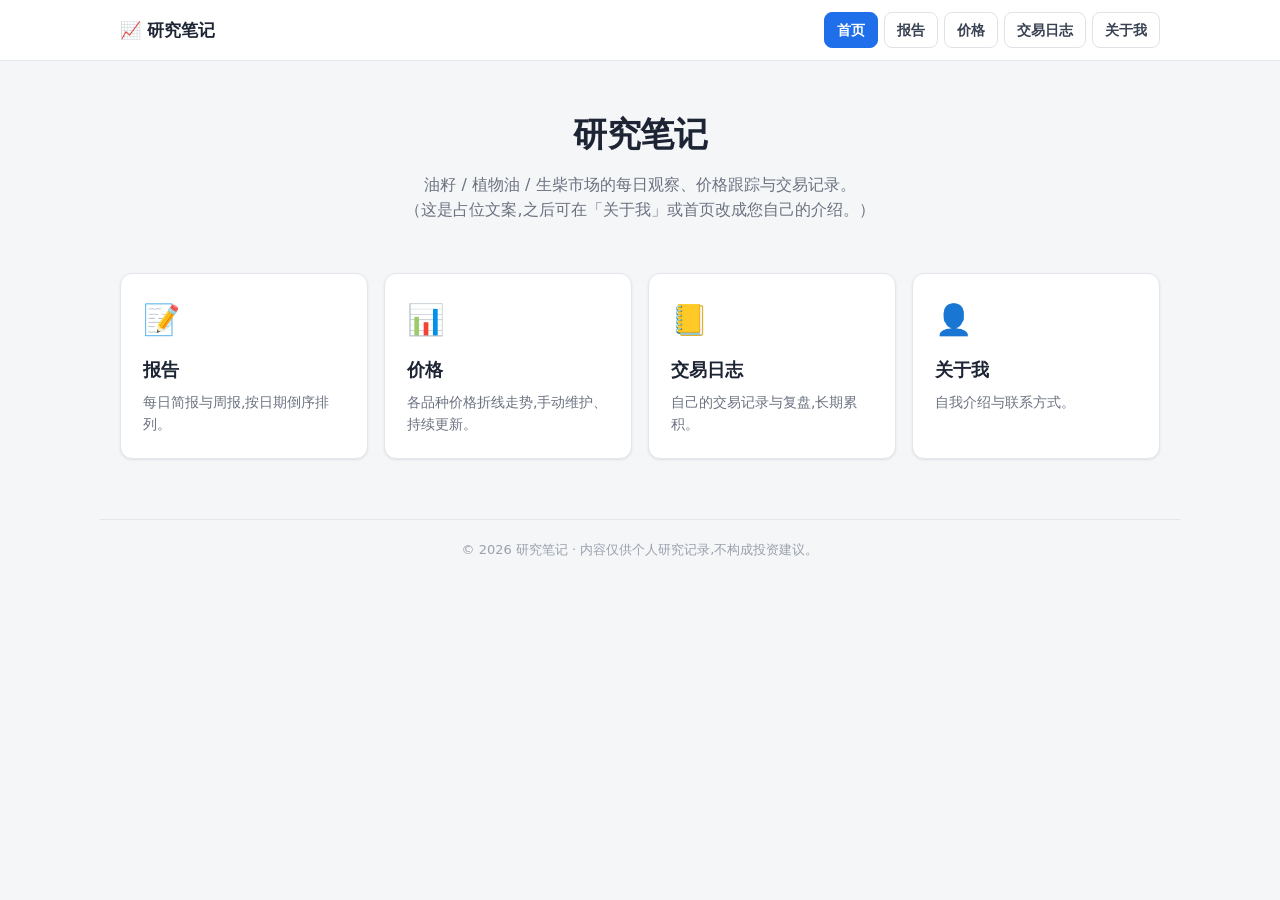
==== index.html @ f84e385e "Add files via upload" ====
<!DOCTYPE html>
<html lang="zh">
<head>
  <meta charset="UTF-8" />
  <meta name="viewport" content="width=device-width, initial-scale=1.0" />
  <title>研究笔记 · 首页</title>
  <link rel="stylesheet" href="assets/style.css" />
</head>
<body>
  <header class="topbar">
    <div class="topbar-inner">
      <a class="brand" href="index.html">📈 研究笔记</a>
      <nav class="nav">
        <a href="index.html" class="active">首页</a>
        <a href="reports.html">报告</a>
        <a href="prices.html">价格</a>
        <a href="trades.html">交易日志</a>
        <a href="about.html">关于我</a>
      </nav>
    </div>
  </header>

  <section class="hero">
    <h1>研究笔记</h1>
    <p>油籽 / 植物油 / 生柴市场的每日观察、价格跟踪与交易记录。<br />（这是占位文案,之后可在「关于我」或首页改成您自己的介绍。）</p>
  </section>

  <div class="cards">
    <a class="card" href="reports.html">
      <div class="ico">📝</div>
      <h3>报告</h3>
      <p>每日简报与周报,按日期倒序排列。</p>
    </a>
    <a class="card" href="prices.html">
      <div class="ico">📊</div>
      <h3>价格</h3>
      <p>各品种价格折线走势,手动维护、持续更新。</p>
    </a>
    <a class="card" href="trades.html">
      <div class="ico">📒</div>
      <h3>交易日志</h3>
      <p>自己的交易记录与复盘,长期累积。</p>
    </a>
    <a class="card" href="about.html">
      <div class="ico">👤</div>
      <h3>关于我</h3>
      <p>自我介绍与联系方式。</p>
    </a>
  </div>

  <footer class="foot">
    © <span id="year"></span> 研究笔记 · 内容仅供个人研究记录,不构成投资建议。
  </footer>
  <script>document.getElementById('year').textContent = new Date().getFullYear();</script>
</body>
</html>
---- assets/style.css ----
/* 个人研究网站 —— 全站样式(沿用平台配色:蓝色主色、干净网格) */
:root {
  --bg: #f5f6f8;
  --panel: #ffffff;
  --ink: #1d2433;
  --muted: #6b7280;
  --faint: #9aa1ac;
  --line: #e3e6eb;
  --accent: #1f6feb;
  --accent-d: #1554b8;
  --up: #c0392b;   /* 涨 = 红(国内习惯) */
  --down: #1a7f37; /* 跌 = 绿 */
  --shadow: 0 1px 3px rgba(20,30,50,.06), 0 1px 2px rgba(20,30,50,.04);
  --maxw: 1080px;
}
* { box-sizing: border-box; }
html { -webkit-text-size-adjust: 100%; }
body {
  margin: 0; background: var(--bg); color: var(--ink);
  font-family: "Segoe UI", "Microsoft YaHei", system-ui, -apple-system, sans-serif;
  font-size: 15px; line-height: 1.6;
}
a { color: var(--accent); text-decoration: none; }
a:hover { text-decoration: underline; }
.hidden { display: none !important; }

/* 顶部导航 */
.topbar {
  position: sticky; top: 0; z-index: 20;
  background: var(--panel); border-bottom: 1px solid var(--line);
}
.topbar-inner {
  max-width: var(--maxw); margin: 0 auto; padding: 12px 20px;
  display: flex; align-items: center; gap: 18px; flex-wrap: wrap;
}
.brand {
  font-size: 17px; font-weight: 700; color: var(--ink);
  white-space: nowrap; display: flex; align-items: center; gap: 8px;
}
.brand:hover { text-decoration: none; }
.nav { display: flex; gap: 6px; flex-wrap: wrap; margin-left: auto; }
.nav a {
  font-size: 14px; font-weight: 600; color: #374151;
  border: 1px solid #dfe3e8; border-radius: 8px; padding: 6px 12px; background: #fff;
}
.nav a:hover { background: #eef3fc; text-decoration: none; }
.nav a.active { background: var(--accent); color: #fff; border-color: var(--accent); }

/* 页面容器 */
.wrap { max-width: var(--maxw); margin: 0 auto; padding: 28px 20px 60px; }
.page-title { font-size: 24px; font-weight: 700; margin: 0 0 4px; }
.page-sub { color: var(--muted); margin: 0 0 22px; font-size: 14px; }

/* 首页 hero */
.hero { padding: 46px 20px 20px; text-align: center; }
.hero h1 { font-size: 34px; font-weight: 800; margin: 0 0 10px; letter-spacing: -.5px; }
.hero p { color: var(--muted); font-size: 16px; max-width: 620px; margin: 0 auto; }

/* 卡片网格(首页入口) */
.cards { max-width: var(--maxw); margin: 30px auto 0; padding: 0 20px 60px;
  display: grid; gap: 16px; grid-template-columns: repeat(auto-fit, minmax(230px, 1fr)); }
.card {
  background: var(--panel); border: 1px solid var(--line); border-radius: 12px;
  padding: 22px; box-shadow: var(--shadow); transition: transform .12s, box-shadow .12s;
  display: block; color: var(--ink);
}
.card:hover { transform: translateY(-2px); box-shadow: 0 6px 18px rgba(20,30,50,.10); text-decoration: none; }
.card .ico { font-size: 30px; }
.card h3 { margin: 12px 0 6px; font-size: 18px; }
.card p { margin: 0; color: var(--muted); font-size: 14px; }

/* 文章列表(报告 / 交易日志) */
.list { list-style: none; padding: 0; margin: 0; }
.list li {
  background: var(--panel); border: 1px solid var(--line); border-radius: 10px;
  padding: 16px 18px; margin-bottom: 12px; box-shadow: var(--shadow);
  display: flex; align-items: baseline; gap: 14px; flex-wrap: wrap;
}
.list a.item-title { font-size: 17px; font-weight: 600; color: var(--ink); }
.list a.item-title:hover { color: var(--accent); }
.list .item-date { color: var(--muted); font-size: 13px; font-variant-numeric: tabular-nums; }
.list .item-tag {
  font-size: 12px; color: var(--accent); background: #eef3fc;
  border-radius: 6px; padding: 2px 8px;
}
.list .item-sum { flex-basis: 100%; color: var(--muted); font-size: 14px; margin-top: 2px; }
.empty { color: var(--muted); padding: 40px 0; text-align: center; }

/* 价格折线图卡片 */
.price-grid { display: grid; gap: 16px; grid-template-columns: repeat(auto-fill, minmax(320px, 1fr)); }
.price-card { background: var(--panel); border: 1px solid var(--line); border-radius: 12px;
  padding: 16px 18px; box-shadow: var(--shadow); }
.price-card .pc-head { display: flex; align-items: baseline; justify-content: space-between; gap: 10px; flex-wrap: wrap; }
.price-card .pc-name { font-weight: 700; font-size: 15px; }
.price-card .pc-unit { color: var(--faint); font-size: 12px; font-weight: 500; }
.price-card .pc-val { font-size: 22px; font-weight: 700; font-variant-numeric: tabular-nums; }
.price-card .pc-chg { font-size: 13px; font-weight: 700; font-variant-numeric: tabular-nums; }
.price-card .pc-chg.up { color: var(--up); }
.price-card .pc-chg.down { color: var(--down); }
.price-card .pc-chg.flat { color: var(--muted); }
.price-card .pc-date { color: var(--faint); font-size: 12px; margin-top: 2px; }
.price-card svg { width: 100%; height: 120px; display: block; margin-top: 10px; }
.price-updated { color: var(--muted); font-size: 13px; margin-bottom: 18px; }

/* 文章正文 */
.article { background: var(--panel); border: 1px solid var(--line); border-radius: 12px;
  padding: 30px 34px; box-shadow: var(--shadow); }
.article .a-date { color: var(--muted); font-size: 14px; margin: 0 0 4px; }
.article h1 { margin: 0 0 18px; font-size: 26px; }
.article-body { font-size: 15.5px; }
.article-body h1 { font-size: 23px; margin: 26px 0 12px; }
.article-body h2 { font-size: 20px; margin: 24px 0 10px; border-bottom: 1px solid var(--line); padding-bottom: 5px; }
.article-body h3 { font-size: 17px; margin: 20px 0 8px; }
.article-body p { margin: 12px 0; }
.article-body ul, .article-body ol { margin: 12px 0; padding-left: 26px; }
.article-body li { margin: 4px 0; }
.article-body blockquote { margin: 14px 0; padding: 8px 16px; border-left: 4px solid var(--accent);
  background: #f7f9fc; color: #445; border-radius: 0 6px 6px 0; }
.article-body code { background: #eef1f5; padding: 1px 6px; border-radius: 4px;
  font-family: Consolas, "IBM Plex Mono", monospace; font-size: .92em; }
.article-body pre { background: #f4f6f8; padding: 14px 16px; border-radius: 8px; overflow-x: auto; }
.article-body pre code { background: none; padding: 0; }
.article-body img { max-width: 100%; border-radius: 8px; }
.article-body table { border-collapse: collapse; width: 100%; margin: 14px 0; font-size: 14px; }
.article-body th, .article-body td { border: 1px solid var(--line); padding: 7px 10px; text-align: left; }
.article-body th { background: #f2f5f9; }
.article-body a { color: var(--accent); }
.back-link { display: inline-block; margin-bottom: 16px; font-size: 14px; color: var(--muted); }
.back-link:hover { color: var(--accent); }

/* 个人信息 */
.about-card { background: var(--panel); border: 1px solid var(--line); border-radius: 12px;
  padding: 30px 34px; box-shadow: var(--shadow); font-size: 15.5px; }
.about-card h2 { margin-top: 26px; font-size: 19px; }
.about-card ul { padding-left: 22px; }

/* 页脚 */
.foot { max-width: var(--maxw); margin: 0 auto; padding: 20px; color: var(--faint);
  font-size: 13px; border-top: 1px solid var(--line); text-align: center; }

@media (max-width: 640px) {
  .topbar-inner { padding: 10px 14px; gap: 10px; }
  .nav { width: 100%; margin-left: 0; }
  .nav a { flex: 1; text-align: center; }
  .wrap { padding: 20px 14px 40px; }
  .hero h1 { font-size: 27px; }
  .article { padding: 22px 18px; }
}
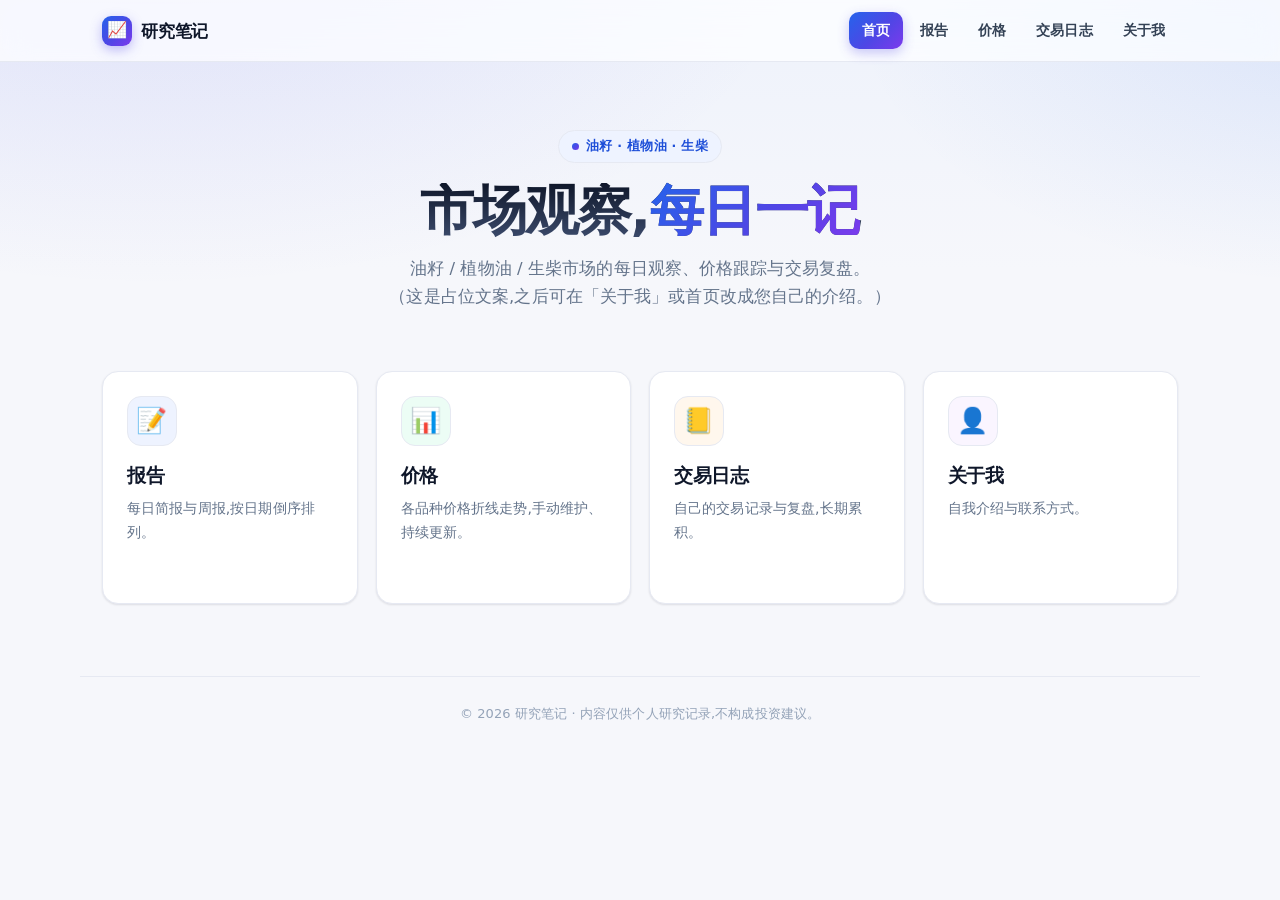
==== commit 16cb7397: "Add files via upload" ====
--- a/index.html
+++ b/index.html
@@ -4,12 +4,13 @@
   <meta charset="UTF-8" />
   <meta name="viewport" content="width=device-width, initial-scale=1.0" />
   <title>研究笔记 · 首页</title>
+  <link rel="icon" href="data:image/svg+xml,%3Csvg xmlns='http://www.w3.org/2000/svg' viewBox='0 0 100 100'%3E%3Ctext y='.9em' font-size='90'%3E%F0%9F%93%88%3C/text%3E%3C/svg%3E" />
   <link rel="stylesheet" href="assets/style.css" />
 </head>
 <body>
   <header class="topbar">
     <div class="topbar-inner">
-      <a class="brand" href="index.html">📈 研究笔记</a>
+      <a class="brand" href="index.html"><span class="logo">📈</span> 研究笔记</a>
       <nav class="nav">
         <a href="index.html" class="active">首页</a>
         <a href="reports.html">报告</a>
@@ -21,8 +22,9 @@
   </header>
 
   <section class="hero">
-    <h1>研究笔记</h1>
-    <p>油籽 / 植物油 / 生柴市场的每日观察、价格跟踪与交易记录。<br />（这是占位文案,之后可在「关于我」或首页改成您自己的介绍。）</p>
+    <span class="eyebrow"><span class="dot"></span> 油籽 · 植物油 · 生柴</span>
+    <h1>市场观察,<span class="accent">每日一记</span></h1>
+    <p>油籽 / 植物油 / 生柴市场的每日观察、价格跟踪与交易复盘。<br />（这是占位文案,之后可在「关于我」或首页改成您自己的介绍。）</p>
   </section>
 
   <div class="cards">
@@ -30,21 +32,25 @@
       <div class="ico">📝</div>
       <h3>报告</h3>
       <p>每日简报与周报,按日期倒序排列。</p>
+      <div class="go">查看报告 →</div>
     </a>
     <a class="card" href="prices.html">
       <div class="ico">📊</div>
       <h3>价格</h3>
       <p>各品种价格折线走势,手动维护、持续更新。</p>
+      <div class="go">查看价格 →</div>
     </a>
     <a class="card" href="trades.html">
       <div class="ico">📒</div>
       <h3>交易日志</h3>
       <p>自己的交易记录与复盘,长期累积。</p>
+      <div class="go">查看日志 →</div>
     </a>
     <a class="card" href="about.html">
       <div class="ico">👤</div>
       <h3>关于我</h3>
       <p>自我介绍与联系方式。</p>
+      <div class="go">了解更多 →</div>
     </a>
   </div>
 
--- a/assets/style.css
+++ b/assets/style.css
@@ -1,148 +1,306 @@
-/* 个人研究网站 —— 全站样式(沿用平台配色:蓝色主色、干净网格) */
+/* ============================================================
+   研究笔记 —— 精致主题(纯 CSS,系统字体,支持深色模式)
+   ============================================================ */
 :root {
-  --bg: #f5f6f8;
+  --bg1: #eef2fb;
+  --bg2: #f6f7fb;
   --panel: #ffffff;
-  --ink: #1d2433;
-  --muted: #6b7280;
-  --faint: #9aa1ac;
-  --line: #e3e6eb;
-  --accent: #1f6feb;
-  --accent-d: #1554b8;
-  --up: #c0392b;   /* 涨 = 红(国内习惯) */
-  --down: #1a7f37; /* 跌 = 绿 */
-  --shadow: 0 1px 3px rgba(20,30,50,.06), 0 1px 2px rgba(20,30,50,.04);
-  --maxw: 1080px;
-}
+  --panel-2: #fbfcfe;
+  --ink: #0f172a;
+  --ink-soft: #334155;
+  --muted: #64748b;
+  --faint: #94a3b8;
+  --line: #e6e9f2;
+  --line-soft: #eef1f7;
+  --accent: #2563eb;
+  --accent-2: #4f46e5;
+  --accent-ink: #1d4ed8;
+  --accent-tint: #eef3ff;
+  --up: #dc2626;      /* 涨 = 红(国内习惯) */
+  --up-tint: #fef2f2;
+  --down: #16a34a;    /* 跌 = 绿 */
+  --down-tint: #f0fdf4;
+  --grad: linear-gradient(135deg, #2563eb 0%, #4f46e5 55%, #7c3aed 100%);
+  --shadow-sm: 0 1px 2px rgba(15,23,42,.06), 0 1px 3px rgba(15,23,42,.05);
+  --shadow-md: 0 4px 12px rgba(15,23,42,.08), 0 2px 4px rgba(15,23,42,.04);
+  --shadow-lg: 0 18px 40px -12px rgba(30,41,99,.28);
+  --radius: 16px;
+  --maxw: 1120px;
+  --glass: rgba(255,255,255,.72);
+}
+@media (prefers-color-scheme: dark) {
+  :root {
+    --bg1: #0b1120;
+    --bg2: #0f172a;
+    --panel: #131c2e;
+    --panel-2: #16203400;
+    --ink: #e8ecf5;
+    --ink-soft: #c3ccdd;
+    --muted: #93a0b7;
+    --faint: #64748b;
+    --line: #24304a;
+    --line-soft: #1c273e;
+    --accent: #60a5fa;
+    --accent-2: #818cf8;
+    --accent-ink: #93c5fd;
+    --accent-tint: #17223b;
+    --up: #f87171;
+    --up-tint: #2a1720;
+    --down: #4ade80;
+    --down-tint: #10231b;
+    --shadow-sm: 0 1px 2px rgba(0,0,0,.4);
+    --shadow-md: 0 6px 16px rgba(0,0,0,.45);
+    --shadow-lg: 0 20px 44px -14px rgba(0,0,0,.6);
+    --glass: rgba(19,28,46,.72);
+  }
+}
+
 * { box-sizing: border-box; }
-html { -webkit-text-size-adjust: 100%; }
+html { -webkit-text-size-adjust: 100%; scroll-behavior: smooth; }
 body {
-  margin: 0; background: var(--bg); color: var(--ink);
-  font-family: "Segoe UI", "Microsoft YaHei", system-ui, -apple-system, sans-serif;
-  font-size: 15px; line-height: 1.6;
-}
-a { color: var(--accent); text-decoration: none; }
-a:hover { text-decoration: underline; }
+  margin: 0; color: var(--ink);
+  font-family: "Segoe UI", "Microsoft YaHei", system-ui, -apple-system, "Helvetica Neue", sans-serif;
+  font-size: 15px; line-height: 1.65; letter-spacing: .1px;
+  background:
+    radial-gradient(1100px 600px at 12% -8%, rgba(79,70,229,.10), transparent 60%),
+    radial-gradient(900px 520px at 105% 0%, rgba(37,99,235,.10), transparent 55%),
+    linear-gradient(180deg, var(--bg1), var(--bg2) 30%, var(--bg2));
+  background-attachment: fixed;
+  min-height: 100vh;
+  -webkit-font-smoothing: antialiased;
+}
+a { color: var(--accent-ink); text-decoration: none; transition: color .15s; }
+a:hover { color: var(--accent-2); }
 .hidden { display: none !important; }
 
-/* 顶部导航 */
+/* ---------- 顶部导航(玻璃质感) ---------- */
 .topbar {
-  position: sticky; top: 0; z-index: 20;
-  background: var(--panel); border-bottom: 1px solid var(--line);
+  position: sticky; top: 0; z-index: 30;
+  background: var(--glass);
+  backdrop-filter: saturate(180%) blur(14px);
+  -webkit-backdrop-filter: saturate(180%) blur(14px);
+  border-bottom: 1px solid var(--line);
 }
 .topbar-inner {
-  max-width: var(--maxw); margin: 0 auto; padding: 12px 20px;
+  max-width: var(--maxw); margin: 0 auto; padding: 12px 22px;
   display: flex; align-items: center; gap: 18px; flex-wrap: wrap;
 }
 .brand {
-  font-size: 17px; font-weight: 700; color: var(--ink);
-  white-space: nowrap; display: flex; align-items: center; gap: 8px;
-}
-.brand:hover { text-decoration: none; }
-.nav { display: flex; gap: 6px; flex-wrap: wrap; margin-left: auto; }
+  font-size: 17px; font-weight: 800; color: var(--ink); letter-spacing: -.2px;
+  white-space: nowrap; display: flex; align-items: center; gap: 9px;
+}
+.brand:hover { color: var(--ink); }
+.brand .logo {
+  width: 30px; height: 30px; border-radius: 9px; background: var(--grad);
+  display: grid; place-items: center; color: #fff; font-size: 16px;
+  box-shadow: 0 4px 12px rgba(79,70,229,.35);
+}
+.nav { display: flex; gap: 4px; flex-wrap: wrap; margin-left: auto; }
 .nav a {
-  font-size: 14px; font-weight: 600; color: #374151;
-  border: 1px solid #dfe3e8; border-radius: 8px; padding: 6px 12px; background: #fff;
-}
-.nav a:hover { background: #eef3fc; text-decoration: none; }
-.nav a.active { background: var(--accent); color: #fff; border-color: var(--accent); }
-
-/* 页面容器 */
-.wrap { max-width: var(--maxw); margin: 0 auto; padding: 28px 20px 60px; }
-.page-title { font-size: 24px; font-weight: 700; margin: 0 0 4px; }
-.page-sub { color: var(--muted); margin: 0 0 22px; font-size: 14px; }
-
-/* 首页 hero */
-.hero { padding: 46px 20px 20px; text-align: center; }
-.hero h1 { font-size: 34px; font-weight: 800; margin: 0 0 10px; letter-spacing: -.5px; }
-.hero p { color: var(--muted); font-size: 16px; max-width: 620px; margin: 0 auto; }
-
-/* 卡片网格(首页入口) */
-.cards { max-width: var(--maxw); margin: 30px auto 0; padding: 0 20px 60px;
-  display: grid; gap: 16px; grid-template-columns: repeat(auto-fit, minmax(230px, 1fr)); }
+  position: relative; font-size: 14px; font-weight: 600; color: var(--ink-soft);
+  border-radius: 10px; padding: 7px 13px; transition: background .15s, color .15s;
+}
+.nav a:hover { background: var(--accent-tint); color: var(--accent-ink); }
+.nav a.active { color: #fff; background: var(--grad); box-shadow: 0 4px 12px rgba(79,70,229,.3); }
+
+/* ---------- 通用容器 ---------- */
+.wrap { max-width: var(--maxw); margin: 0 auto; padding: 34px 22px 72px; }
+.page-title { font-size: 27px; font-weight: 800; margin: 0 0 6px; letter-spacing: -.5px; }
+.page-sub { color: var(--muted); margin: 0 0 26px; font-size: 14.5px; }
+
+/* ---------- 首页 Hero ---------- */
+.hero {
+  position: relative; max-width: var(--maxw); margin: 0 auto;
+  padding: 68px 22px 26px; text-align: center; overflow: hidden;
+}
+.hero .eyebrow {
+  display: inline-flex; align-items: center; gap: 7px; font-size: 12.5px; font-weight: 700;
+  color: var(--accent-ink); background: var(--accent-tint); border: 1px solid var(--line);
+  padding: 5px 13px; border-radius: 999px; margin-bottom: 20px; letter-spacing: .3px;
+}
+.hero .eyebrow .dot { width: 7px; height: 7px; border-radius: 50%; background: var(--grad); }
+.hero h1 {
+  font-size: clamp(34px, 6vw, 54px); font-weight: 900; margin: 0 0 16px;
+  letter-spacing: -1.4px; line-height: 1.04;
+  background: linear-gradient(180deg, var(--ink), #3b4a6b);
+  -webkit-background-clip: text; background-clip: text; color: transparent;
+}
+@media (prefers-color-scheme: dark) { .hero h1 { background: linear-gradient(180deg, #fff, #9fb2d6); -webkit-background-clip: text; background-clip: text; } }
+.hero .accent { background: var(--grad); -webkit-background-clip: text; background-clip: text; color: transparent; }
+.hero p { color: var(--muted); font-size: 16.5px; max-width: 640px; margin: 0 auto; line-height: 1.7; }
+
+/* ---------- 卡片网格(首页入口) ---------- */
+.cards {
+  max-width: var(--maxw); margin: 34px auto 0; padding: 0 22px 72px;
+  display: grid; gap: 18px; grid-template-columns: repeat(auto-fit, minmax(240px, 1fr));
+}
 .card {
-  background: var(--panel); border: 1px solid var(--line); border-radius: 12px;
-  padding: 22px; box-shadow: var(--shadow); transition: transform .12s, box-shadow .12s;
-  display: block; color: var(--ink);
-}
-.card:hover { transform: translateY(-2px); box-shadow: 0 6px 18px rgba(20,30,50,.10); text-decoration: none; }
-.card .ico { font-size: 30px; }
-.card h3 { margin: 12px 0 6px; font-size: 18px; }
+  position: relative; background: var(--panel); border: 1px solid var(--line);
+  border-radius: var(--radius); padding: 24px; box-shadow: var(--shadow-sm);
+  transition: transform .18s cubic-bezier(.2,.7,.3,1), box-shadow .18s, border-color .18s;
+  display: block; color: var(--ink); overflow: hidden;
+  animation: rise .5s both;
+}
+.card::after {
+  content: ""; position: absolute; inset: 0 0 auto 0; height: 3px; background: var(--grad);
+  transform: scaleX(0); transform-origin: left; transition: transform .25s;
+}
+.card:hover { transform: translateY(-4px); box-shadow: var(--shadow-lg); border-color: transparent; color: var(--ink); }
+.card:hover::after { transform: scaleX(1); }
+.card .ico {
+  width: 50px; height: 50px; border-radius: 14px; display: grid; place-items: center;
+  font-size: 25px; background: var(--accent-tint); border: 1px solid var(--line);
+}
+.card h3 { margin: 15px 0 6px; font-size: 18.5px; font-weight: 750; letter-spacing: -.3px; }
 .card p { margin: 0; color: var(--muted); font-size: 14px; }
-
-/* 文章列表(报告 / 交易日志) */
+.card .go { margin-top: 14px; font-size: 13px; font-weight: 700; color: var(--accent-ink); opacity: 0; transform: translateX(-4px); transition: .2s; }
+.card:hover .go { opacity: 1; transform: translateX(0); }
+.cards .card:nth-child(1) .ico { background: #eef3ff; }
+.cards .card:nth-child(2) .ico { background: #ecfdf5; }
+.cards .card:nth-child(3) .ico { background: #fff7ed; }
+.cards .card:nth-child(4) .ico { background: #faf5ff; }
+.cards .card:nth-child(2) { animation-delay: .06s; }
+.cards .card:nth-child(3) { animation-delay: .12s; }
+.cards .card:nth-child(4) { animation-delay: .18s; }
+@media (prefers-color-scheme: dark) {
+  .cards .card:nth-child(1) .ico, .cards .card:nth-child(2) .ico,
+  .cards .card:nth-child(3) .ico, .cards .card:nth-child(4) .ico { background: var(--accent-tint); }
+}
+
+@keyframes rise { from { opacity: 0; transform: translateY(14px); } to { opacity: 1; transform: none; } }
+
+/* ---------- 文章列表(报告 / 交易日志) ---------- */
 .list { list-style: none; padding: 0; margin: 0; }
 .list li {
-  background: var(--panel); border: 1px solid var(--line); border-radius: 10px;
-  padding: 16px 18px; margin-bottom: 12px; box-shadow: var(--shadow);
+  position: relative; background: var(--panel); border: 1px solid var(--line);
+  border-radius: 14px; padding: 18px 20px 18px 22px; margin-bottom: 13px; box-shadow: var(--shadow-sm);
   display: flex; align-items: baseline; gap: 14px; flex-wrap: wrap;
-}
-.list a.item-title { font-size: 17px; font-weight: 600; color: var(--ink); }
-.list a.item-title:hover { color: var(--accent); }
-.list .item-date { color: var(--muted); font-size: 13px; font-variant-numeric: tabular-nums; }
-.list .item-tag {
-  font-size: 12px; color: var(--accent); background: #eef3fc;
-  border-radius: 6px; padding: 2px 8px;
-}
-.list .item-sum { flex-basis: 100%; color: var(--muted); font-size: 14px; margin-top: 2px; }
-.empty { color: var(--muted); padding: 40px 0; text-align: center; }
-
-/* 价格折线图卡片 */
-.price-grid { display: grid; gap: 16px; grid-template-columns: repeat(auto-fill, minmax(320px, 1fr)); }
-.price-card { background: var(--panel); border: 1px solid var(--line); border-radius: 12px;
-  padding: 16px 18px; box-shadow: var(--shadow); }
-.price-card .pc-head { display: flex; align-items: baseline; justify-content: space-between; gap: 10px; flex-wrap: wrap; }
-.price-card .pc-name { font-weight: 700; font-size: 15px; }
-.price-card .pc-unit { color: var(--faint); font-size: 12px; font-weight: 500; }
-.price-card .pc-val { font-size: 22px; font-weight: 700; font-variant-numeric: tabular-nums; }
-.price-card .pc-chg { font-size: 13px; font-weight: 700; font-variant-numeric: tabular-nums; }
-.price-card .pc-chg.up { color: var(--up); }
-.price-card .pc-chg.down { color: var(--down); }
-.price-card .pc-chg.flat { color: var(--muted); }
-.price-card .pc-date { color: var(--faint); font-size: 12px; margin-top: 2px; }
-.price-card svg { width: 100%; height: 120px; display: block; margin-top: 10px; }
-.price-updated { color: var(--muted); font-size: 13px; margin-bottom: 18px; }
-
-/* 文章正文 */
-.article { background: var(--panel); border: 1px solid var(--line); border-radius: 12px;
-  padding: 30px 34px; box-shadow: var(--shadow); }
-.article .a-date { color: var(--muted); font-size: 14px; margin: 0 0 4px; }
-.article h1 { margin: 0 0 18px; font-size: 26px; }
-.article-body { font-size: 15.5px; }
-.article-body h1 { font-size: 23px; margin: 26px 0 12px; }
-.article-body h2 { font-size: 20px; margin: 24px 0 10px; border-bottom: 1px solid var(--line); padding-bottom: 5px; }
-.article-body h3 { font-size: 17px; margin: 20px 0 8px; }
-.article-body p { margin: 12px 0; }
-.article-body ul, .article-body ol { margin: 12px 0; padding-left: 26px; }
-.article-body li { margin: 4px 0; }
-.article-body blockquote { margin: 14px 0; padding: 8px 16px; border-left: 4px solid var(--accent);
-  background: #f7f9fc; color: #445; border-radius: 0 6px 6px 0; }
-.article-body code { background: #eef1f5; padding: 1px 6px; border-radius: 4px;
-  font-family: Consolas, "IBM Plex Mono", monospace; font-size: .92em; }
-.article-body pre { background: #f4f6f8; padding: 14px 16px; border-radius: 8px; overflow-x: auto; }
-.article-body pre code { background: none; padding: 0; }
-.article-body img { max-width: 100%; border-radius: 8px; }
-.article-body table { border-collapse: collapse; width: 100%; margin: 14px 0; font-size: 14px; }
-.article-body th, .article-body td { border: 1px solid var(--line); padding: 7px 10px; text-align: left; }
-.article-body th { background: #f2f5f9; }
-.article-body a { color: var(--accent); }
-.back-link { display: inline-block; margin-bottom: 16px; font-size: 14px; color: var(--muted); }
-.back-link:hover { color: var(--accent); }
-
-/* 个人信息 */
-.about-card { background: var(--panel); border: 1px solid var(--line); border-radius: 12px;
-  padding: 30px 34px; box-shadow: var(--shadow); font-size: 15.5px; }
-.about-card h2 { margin-top: 26px; font-size: 19px; }
+  transition: transform .15s, box-shadow .15s, border-color .15s; animation: rise .4s both;
+}
+.list li::before {
+  content: ""; position: absolute; left: 0; top: 14px; bottom: 14px; width: 3px;
+  border-radius: 3px; background: var(--grad); opacity: 0; transition: opacity .18s;
+}
+.list li:hover { transform: translateX(2px); box-shadow: var(--shadow-md); border-color: var(--accent); }
+.list li:hover::before { opacity: 1; }
+.list a.item-title { font-size: 17px; font-weight: 700; color: var(--ink); letter-spacing: -.2px; }
+.list a.item-title:hover { color: var(--accent-ink); }
+.list .item-date {
+  color: var(--accent-ink); font-size: 12.5px; font-weight: 700; font-variant-numeric: tabular-nums;
+  background: var(--accent-tint); padding: 3px 10px; border-radius: 999px; white-space: nowrap;
+}
+.list .item-sum { flex-basis: 100%; color: var(--muted); font-size: 14px; margin-top: 3px; line-height: 1.6; }
+.empty { color: var(--muted); padding: 46px 0; text-align: center; }
+
+/* ---------- 价格折线图卡片 ---------- */
+.price-grid { display: grid; gap: 18px; grid-template-columns: repeat(auto-fill, minmax(330px, 1fr)); }
+.price-card {
+  background: var(--panel); border: 1px solid var(--line); border-radius: var(--radius);
+  padding: 18px 20px 14px; box-shadow: var(--shadow-sm);
+  transition: transform .15s, box-shadow .15s; animation: rise .4s both;
+}
+.price-card:hover { transform: translateY(-3px); box-shadow: var(--shadow-md); }
+.price-card .pc-head { display: flex; align-items: flex-start; justify-content: space-between; gap: 10px; }
+.price-card .pc-name { font-weight: 750; font-size: 15.5px; letter-spacing: -.2px; }
+.price-card .pc-unit {
+  display: inline-block; color: var(--muted); font-size: 11px; font-weight: 600;
+  background: var(--line-soft); padding: 2px 8px; border-radius: 999px; margin-top: 5px;
+}
+.price-card .pc-val { font-size: 25px; font-weight: 800; font-variant-numeric: tabular-nums; letter-spacing: -.5px; line-height: 1.1; }
+.price-card .pc-chg {
+  display: inline-block; font-size: 12.5px; font-weight: 800; font-variant-numeric: tabular-nums;
+  padding: 2px 9px; border-radius: 999px; margin-top: 5px;
+}
+.price-card .pc-chg.up { color: var(--up); background: var(--up-tint); }
+.price-card .pc-chg.down { color: var(--down); background: var(--down-tint); }
+.price-card .pc-chg.flat { color: var(--muted); background: var(--line-soft); }
+.price-card .pc-date { color: var(--faint); font-size: 12px; margin-top: 4px; }
+.price-card svg { width: 100%; height: 130px; display: block; margin-top: 12px; overflow: visible; }
+.price-updated {
+  display: inline-block; color: var(--accent-ink); background: var(--accent-tint);
+  border: 1px solid var(--line); font-size: 13px; font-weight: 600;
+  padding: 6px 14px; border-radius: 999px; margin-bottom: 22px;
+}
+
+/* ---------- 文章正文 ---------- */
+.article {
+  background: var(--panel); border: 1px solid var(--line); border-radius: var(--radius);
+  padding: 38px 44px; box-shadow: var(--shadow-md); max-width: 780px; margin: 0 auto; animation: rise .4s both;
+}
+.article .a-date {
+  display: inline-block; color: var(--accent-ink); background: var(--accent-tint);
+  font-size: 13px; font-weight: 700; padding: 3px 11px; border-radius: 999px; margin: 0 0 14px;
+}
+.article-body { font-size: 16px; color: var(--ink-soft); }
+.article-body > *:first-child { margin-top: 0; }
+.article-body h1 { font-size: 26px; margin: 30px 0 14px; color: var(--ink); letter-spacing: -.5px; font-weight: 800; }
+.article-body h2 {
+  font-size: 21px; margin: 30px 0 12px; color: var(--ink); font-weight: 750; letter-spacing: -.3px;
+  padding-left: 13px; border-left: 4px solid var(--accent); line-height: 1.3;
+}
+.article-body h3 { font-size: 17.5px; margin: 22px 0 8px; color: var(--ink); font-weight: 700; }
+.article-body p { margin: 13px 0; }
+.article-body ul, .article-body ol { margin: 13px 0; padding-left: 26px; }
+.article-body li { margin: 6px 0; }
+.article-body li::marker { color: var(--accent); }
+.article-body blockquote {
+  margin: 16px 0; padding: 12px 18px; border-left: 4px solid var(--accent);
+  background: var(--accent-tint); color: var(--ink-soft); border-radius: 0 10px 10px 0;
+}
+.article-body blockquote p { margin: 0; }
+.article-body code {
+  background: var(--line-soft); padding: 2px 7px; border-radius: 6px;
+  font-family: "Cascadia Code", Consolas, "IBM Plex Mono", monospace; font-size: .9em; color: var(--accent-ink);
+}
+.article-body pre {
+  background: #0f172a; color: #e2e8f0; padding: 16px 18px; border-radius: 12px; overflow-x: auto;
+  box-shadow: var(--shadow-sm);
+}
+.article-body pre code { background: none; padding: 0; color: inherit; }
+.article-body img { max-width: 100%; border-radius: 12px; box-shadow: var(--shadow-sm); }
+.article-body table { border-collapse: separate; border-spacing: 0; width: 100%; margin: 18px 0; font-size: 14.5px;
+  border: 1px solid var(--line); border-radius: 12px; overflow: hidden; }
+.article-body th, .article-body td { border-bottom: 1px solid var(--line); padding: 10px 14px; text-align: left; }
+.article-body tr:last-child td { border-bottom: none; }
+.article-body th { background: var(--panel-2); font-weight: 700; color: var(--ink); }
+.article-body tbody tr:hover { background: var(--accent-tint); }
+.article-body hr { border: none; border-top: 1px solid var(--line); margin: 26px 0; }
+.back-link {
+  display: inline-flex; align-items: center; gap: 6px; margin-bottom: 18px; font-size: 14px;
+  font-weight: 600; color: var(--muted);
+}
+.back-link:hover { color: var(--accent-ink); }
+
+/* ---------- 关于我 ---------- */
+.about-card {
+  background: var(--panel); border: 1px solid var(--line); border-radius: var(--radius);
+  padding: 38px 42px; box-shadow: var(--shadow-md); font-size: 16px; color: var(--ink-soft);
+  max-width: 780px; animation: rise .4s both;
+}
+.about-card h2 {
+  margin-top: 30px; font-size: 19px; color: var(--ink); font-weight: 750;
+  padding-left: 12px; border-left: 4px solid var(--accent);
+}
 .about-card ul { padding-left: 22px; }
-
-/* 页脚 */
-.foot { max-width: var(--maxw); margin: 0 auto; padding: 20px; color: var(--faint);
-  font-size: 13px; border-top: 1px solid var(--line); text-align: center; }
-
+.about-card li { margin: 6px 0; }
+.about-card li::marker { color: var(--accent); }
+
+/* ---------- 页脚 ---------- */
+.foot {
+  max-width: var(--maxw); margin: 0 auto; padding: 26px 22px; color: var(--faint);
+  font-size: 13px; border-top: 1px solid var(--line); text-align: center;
+}
+
+/* ---------- 响应式 ---------- */
 @media (max-width: 640px) {
   .topbar-inner { padding: 10px 14px; gap: 10px; }
   .nav { width: 100%; margin-left: 0; }
   .nav a { flex: 1; text-align: center; }
-  .wrap { padding: 20px 14px 40px; }
-  .hero h1 { font-size: 27px; }
-  .article { padding: 22px 18px; }
-}
+  .wrap { padding: 24px 15px 48px; }
+  .hero { padding: 44px 16px 18px; }
+  .cards { padding: 0 15px 48px; }
+  .article, .about-card { padding: 26px 20px; }
+}
+@media (prefers-reduced-motion: reduce) {
+  * { animation: none !important; transition: none !important; scroll-behavior: auto; }
+}
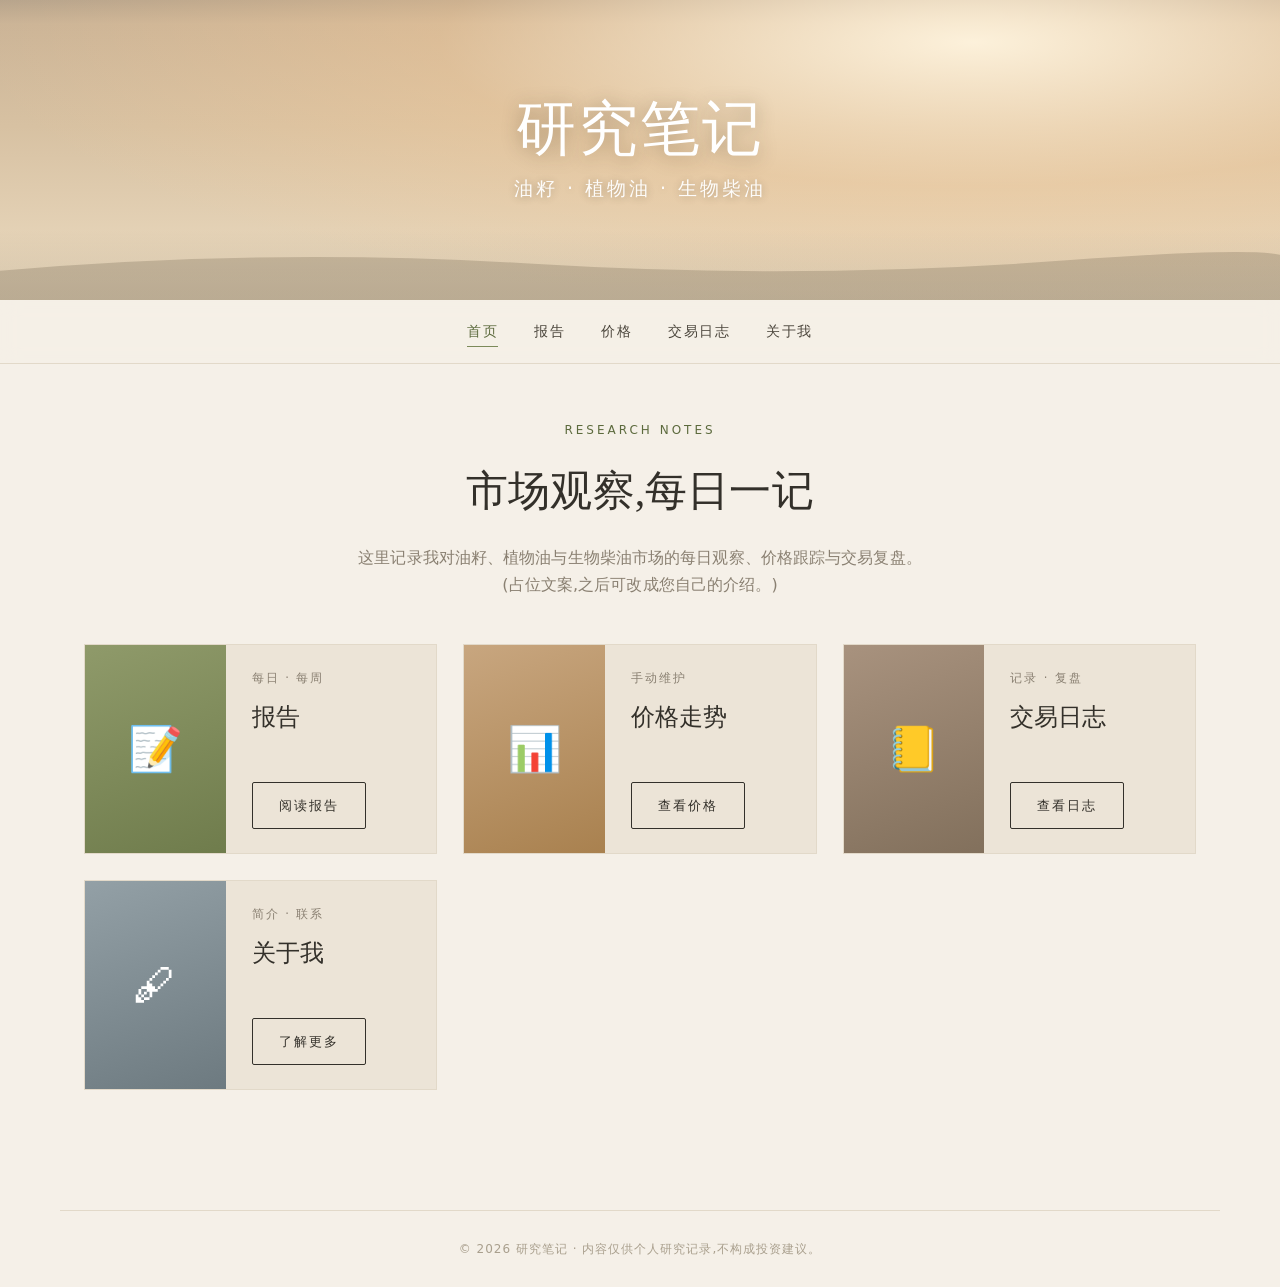
==== commit 14ddbffd: "Add files via upload" ====
--- a/index.html
+++ b/index.html
@@ -8,51 +8,62 @@
   <link rel="stylesheet" href="assets/style.css" />
 </head>
 <body>
-  <header class="topbar">
-    <div class="topbar-inner">
-      <a class="brand" href="index.html"><span class="logo">📈</span> 研究笔记</a>
-      <nav class="nav">
-        <a href="index.html" class="active">首页</a>
-        <a href="reports.html">报告</a>
-        <a href="prices.html">价格</a>
-        <a href="trades.html">交易日志</a>
-        <a href="about.html">关于我</a>
-      </nav>
+  <header class="masthead home">
+    <div class="mh-inner">
+      <div class="mh-name">研究笔记</div>
+      <div class="mh-tag">油籽 · 植物油 · 生物柴油</div>
     </div>
   </header>
+  <nav class="sitenav">
+    <a href="index.html" class="active">首页</a>
+    <a href="reports.html">报告</a>
+    <a href="prices.html">价格</a>
+    <a href="trades.html">交易日志</a>
+    <a href="about.html">关于我</a>
+  </nav>
 
-  <section class="hero">
-    <span class="eyebrow"><span class="dot"></span> 油籽 · 植物油 · 生柴</span>
-    <h1>市场观察,<span class="accent">每日一记</span></h1>
-    <p>油籽 / 植物油 / 生柴市场的每日观察、价格跟踪与交易复盘。<br />（这是占位文案,之后可在「关于我」或首页改成您自己的介绍。）</p>
-  </section>
+  <main class="wrap">
+    <div class="home-intro">
+      <div class="kicker">Research Notes</div>
+      <h1>市场观察,每日一记</h1>
+      <p>这里记录我对油籽、植物油与生物柴油市场的每日观察、价格跟踪与交易复盘。<br />(占位文案,之后可改成您自己的介绍。)</p>
+    </div>
 
-  <div class="cards">
-    <a class="card" href="reports.html">
-      <div class="ico">📝</div>
-      <h3>报告</h3>
-      <p>每日简报与周报,按日期倒序排列。</p>
-      <div class="go">查看报告 →</div>
-    </a>
-    <a class="card" href="prices.html">
-      <div class="ico">📊</div>
-      <h3>价格</h3>
-      <p>各品种价格折线走势,手动维护、持续更新。</p>
-      <div class="go">查看价格 →</div>
-    </a>
-    <a class="card" href="trades.html">
-      <div class="ico">📒</div>
-      <h3>交易日志</h3>
-      <p>自己的交易记录与复盘,长期累积。</p>
-      <div class="go">查看日志 →</div>
-    </a>
-    <a class="card" href="about.html">
-      <div class="ico">👤</div>
-      <h3>关于我</h3>
-      <p>自我介绍与联系方式。</p>
-      <div class="go">了解更多 →</div>
-    </a>
-  </div>
+    <div class="features">
+      <a class="feature" href="reports.html">
+        <div class="feature-media">📝</div>
+        <div class="feature-body">
+          <div class="kicker">每日 · 每周</div>
+          <h3>报告</h3>
+          <span class="btn">阅读报告</span>
+        </div>
+      </a>
+      <a class="feature" href="prices.html">
+        <div class="feature-media">📊</div>
+        <div class="feature-body">
+          <div class="kicker">手动维护</div>
+          <h3>价格走势</h3>
+          <span class="btn">查看价格</span>
+        </div>
+      </a>
+      <a class="feature" href="trades.html">
+        <div class="feature-media">📒</div>
+        <div class="feature-body">
+          <div class="kicker">记录 · 复盘</div>
+          <h3>交易日志</h3>
+          <span class="btn">查看日志</span>
+        </div>
+      </a>
+      <a class="feature" href="about.html">
+        <div class="feature-media">🖋</div>
+        <div class="feature-body">
+          <div class="kicker">简介 · 联系</div>
+          <h3>关于我</h3>
+          <span class="btn">了解更多</span>
+        </div>
+      </a>
+    </div>
+  </main>
 
   <footer class="foot">
     © <span id="year"></span> 研究笔记 · 内容仅供个人研究记录,不构成投资建议。
--- a/assets/style.css
+++ b/assets/style.css
@@ -1,306 +1,236 @@
 /* ============================================================
-   研究笔记 —— 精致主题(纯 CSS,系统字体,支持深色模式)
+   研究笔记 —— 编辑 / 杂志风(暖色调 · 衬线大标题 · 大留白)
+   纯 CSS,系统字体(不含外部字体,国内访问也快)
    ============================================================ */
 :root {
-  --bg1: #eef2fb;
-  --bg2: #f6f7fb;
+  --bg: #f5f0e8;          /* 暖米白背景 */
   --panel: #ffffff;
-  --panel-2: #fbfcfe;
-  --ink: #0f172a;
-  --ink-soft: #334155;
-  --muted: #64748b;
-  --faint: #94a3b8;
-  --line: #e6e9f2;
-  --line-soft: #eef1f7;
-  --accent: #2563eb;
-  --accent-2: #4f46e5;
-  --accent-ink: #1d4ed8;
-  --accent-tint: #eef3ff;
-  --up: #dc2626;      /* 涨 = 红(国内习惯) */
-  --up-tint: #fef2f2;
-  --down: #16a34a;    /* 跌 = 绿 */
-  --down-tint: #f0fdf4;
-  --grad: linear-gradient(135deg, #2563eb 0%, #4f46e5 55%, #7c3aed 100%);
-  --shadow-sm: 0 1px 2px rgba(15,23,42,.06), 0 1px 3px rgba(15,23,42,.05);
-  --shadow-md: 0 4px 12px rgba(15,23,42,.08), 0 2px 4px rgba(15,23,42,.04);
-  --shadow-lg: 0 18px 40px -12px rgba(30,41,99,.28);
-  --radius: 16px;
-  --maxw: 1120px;
-  --glass: rgba(255,255,255,.72);
-}
-@media (prefers-color-scheme: dark) {
-  :root {
-    --bg1: #0b1120;
-    --bg2: #0f172a;
-    --panel: #131c2e;
-    --panel-2: #16203400;
-    --ink: #e8ecf5;
-    --ink-soft: #c3ccdd;
-    --muted: #93a0b7;
-    --faint: #64748b;
-    --line: #24304a;
-    --line-soft: #1c273e;
-    --accent: #60a5fa;
-    --accent-2: #818cf8;
-    --accent-ink: #93c5fd;
-    --accent-tint: #17223b;
-    --up: #f87171;
-    --up-tint: #2a1720;
-    --down: #4ade80;
-    --down-tint: #10231b;
-    --shadow-sm: 0 1px 2px rgba(0,0,0,.4);
-    --shadow-md: 0 6px 16px rgba(0,0,0,.45);
-    --shadow-lg: 0 20px 44px -14px rgba(0,0,0,.6);
-    --glass: rgba(19,28,46,.72);
-  }
+  --panel-warm: #ece4d7;  /* taupe 灰褐面板(卡片右侧) */
+  --panel-warm-2: #f0eadf;
+  --ink: #33302a;         /* 暖炭黑 */
+  --ink-soft: #4c473d;
+  --muted: #8a8072;
+  --faint: #a99f8d;
+  --line: #e2d9c9;
+  --line-soft: #ebe3d5;
+  --olive: #7c8a5a;       /* 橄榄绿主色(按钮) */
+  --olive-d: #657347;
+  --olive-ink: #5c6a3d;
+  --up: #b0472f;          /* 涨 = 砖红 */
+  --up-tint: #f2e6e0;
+  --down: #5f7d3b;        /* 跌 = 橄榄绿 */
+  --down-tint: #e9eede;
+  --shadow-sm: 0 1px 2px rgba(51,48,42,.05);
+  --shadow-md: 0 10px 30px -12px rgba(80,70,50,.28);
+  --serif: Georgia, "Times New Roman", "Songti SC", STSong, "SimSun", "Noto Serif SC", serif;
+  --sans: "Segoe UI", "Microsoft YaHei", system-ui, -apple-system, sans-serif;
+  --maxw: 1160px;
+  --readw: 760px;
 }
 
 * { box-sizing: border-box; }
 html { -webkit-text-size-adjust: 100%; scroll-behavior: smooth; }
 body {
-  margin: 0; color: var(--ink);
-  font-family: "Segoe UI", "Microsoft YaHei", system-ui, -apple-system, "Helvetica Neue", sans-serif;
-  font-size: 15px; line-height: 1.65; letter-spacing: .1px;
+  margin: 0; background: var(--bg); color: var(--ink);
+  font-family: var(--sans); font-size: 15px; line-height: 1.7; letter-spacing: .1px;
+  -webkit-font-smoothing: antialiased;
+}
+a { color: var(--olive-ink); text-decoration: none; transition: color .15s, opacity .15s; }
+a:hover { color: var(--ink); }
+.hidden { display: none !important; }
+img { max-width: 100%; }
+
+/* ---------- 顶部横幅(夕照,纯 CSS;想换自己的照片:把下面 background 改成 url('你的图.jpg') center/cover) ---------- */
+.masthead {
+  position: relative; height: 190px; display: flex; align-items: center; justify-content: center;
+  text-align: center; color: #fff; overflow: hidden;
   background:
-    radial-gradient(1100px 600px at 12% -8%, rgba(79,70,229,.10), transparent 60%),
-    radial-gradient(900px 520px at 105% 0%, rgba(37,99,235,.10), transparent 55%),
-    linear-gradient(180deg, var(--bg1), var(--bg2) 30%, var(--bg2));
-  background-attachment: fixed;
-  min-height: 100vh;
-  -webkit-font-smoothing: antialiased;
-}
-a { color: var(--accent-ink); text-decoration: none; transition: color .15s; }
-a:hover { color: var(--accent-2); }
-.hidden { display: none !important; }
-
-/* ---------- 顶部导航(玻璃质感) ---------- */
-.topbar {
+    radial-gradient(130% 150% at 76% 14%, rgba(255,244,222,.95), rgba(255,206,150,.30) 32%, transparent 60%),
+    linear-gradient(180deg, #b7a48c 0%, #cbb497 8%, #d7c1a2 42%, #ecdcc2 100%);
+}
+.masthead.home { height: 300px; }
+.masthead::after {   /* 底部一层柔和山丘剪影 */
+  content: ""; position: absolute; left: 0; right: 0; bottom: 0; height: 70px;
+  background:
+    linear-gradient(180deg, transparent, rgba(120,106,84,.18)),
+    url("data:image/svg+xml,%3Csvg xmlns='http://www.w3.org/2000/svg' viewBox='0 0 1200 120' preserveAspectRatio='none'%3E%3Cpath d='M0 120 L0 70 Q250 30 500 58 T1000 52 T1200 64 L1200 120 Z' fill='%23887a63' opacity='.35'/%3E%3C/svg%3E") bottom/cover no-repeat;
+  pointer-events: none;
+}
+.mh-inner { position: relative; z-index: 1; padding: 0 20px; }
+.mh-name {
+  font-family: var(--serif); font-weight: 400; letter-spacing: 2px;
+  font-size: clamp(30px, 5.2vw, 48px); line-height: 1.1;
+  text-shadow: 0 2px 18px rgba(60,45,25,.35);
+}
+.masthead.home .mh-name { font-size: clamp(34px, 6vw, 60px); }
+.mh-tag {
+  font-family: var(--sans); font-weight: 400; font-size: clamp(14px, 2.2vw, 19px);
+  letter-spacing: 3px; margin-top: 10px; opacity: .95;
+  text-shadow: 0 1px 10px rgba(60,45,25,.35);
+}
+
+/* ---------- 站点导航(横幅下方,吸顶) ---------- */
+.sitenav {
   position: sticky; top: 0; z-index: 30;
-  background: var(--glass);
-  backdrop-filter: saturate(180%) blur(14px);
-  -webkit-backdrop-filter: saturate(180%) blur(14px);
+  background: rgba(245,240,232,.88); backdrop-filter: saturate(150%) blur(10px);
+  -webkit-backdrop-filter: saturate(150%) blur(10px);
   border-bottom: 1px solid var(--line);
-}
-.topbar-inner {
-  max-width: var(--maxw); margin: 0 auto; padding: 12px 22px;
-  display: flex; align-items: center; gap: 18px; flex-wrap: wrap;
-}
-.brand {
-  font-size: 17px; font-weight: 800; color: var(--ink); letter-spacing: -.2px;
-  white-space: nowrap; display: flex; align-items: center; gap: 9px;
-}
-.brand:hover { color: var(--ink); }
-.brand .logo {
-  width: 30px; height: 30px; border-radius: 9px; background: var(--grad);
-  display: grid; place-items: center; color: #fff; font-size: 16px;
-  box-shadow: 0 4px 12px rgba(79,70,229,.35);
-}
-.nav { display: flex; gap: 4px; flex-wrap: wrap; margin-left: auto; }
-.nav a {
-  position: relative; font-size: 14px; font-weight: 600; color: var(--ink-soft);
-  border-radius: 10px; padding: 7px 13px; transition: background .15s, color .15s;
-}
-.nav a:hover { background: var(--accent-tint); color: var(--accent-ink); }
-.nav a.active { color: #fff; background: var(--grad); box-shadow: 0 4px 12px rgba(79,70,229,.3); }
-
-/* ---------- 通用容器 ---------- */
-.wrap { max-width: var(--maxw); margin: 0 auto; padding: 34px 22px 72px; }
-.page-title { font-size: 27px; font-weight: 800; margin: 0 0 6px; letter-spacing: -.5px; }
-.page-sub { color: var(--muted); margin: 0 0 26px; font-size: 14.5px; }
-
-/* ---------- 首页 Hero ---------- */
-.hero {
-  position: relative; max-width: var(--maxw); margin: 0 auto;
-  padding: 68px 22px 26px; text-align: center; overflow: hidden;
-}
-.hero .eyebrow {
-  display: inline-flex; align-items: center; gap: 7px; font-size: 12.5px; font-weight: 700;
-  color: var(--accent-ink); background: var(--accent-tint); border: 1px solid var(--line);
-  padding: 5px 13px; border-radius: 999px; margin-bottom: 20px; letter-spacing: .3px;
-}
-.hero .eyebrow .dot { width: 7px; height: 7px; border-radius: 50%; background: var(--grad); }
-.hero h1 {
-  font-size: clamp(34px, 6vw, 54px); font-weight: 900; margin: 0 0 16px;
-  letter-spacing: -1.4px; line-height: 1.04;
-  background: linear-gradient(180deg, var(--ink), #3b4a6b);
-  -webkit-background-clip: text; background-clip: text; color: transparent;
-}
-@media (prefers-color-scheme: dark) { .hero h1 { background: linear-gradient(180deg, #fff, #9fb2d6); -webkit-background-clip: text; background-clip: text; } }
-.hero .accent { background: var(--grad); -webkit-background-clip: text; background-clip: text; color: transparent; }
-.hero p { color: var(--muted); font-size: 16.5px; max-width: 640px; margin: 0 auto; line-height: 1.7; }
-
-/* ---------- 卡片网格(首页入口) ---------- */
-.cards {
-  max-width: var(--maxw); margin: 34px auto 0; padding: 0 22px 72px;
-  display: grid; gap: 18px; grid-template-columns: repeat(auto-fit, minmax(240px, 1fr));
-}
-.card {
-  position: relative; background: var(--panel); border: 1px solid var(--line);
-  border-radius: var(--radius); padding: 24px; box-shadow: var(--shadow-sm);
-  transition: transform .18s cubic-bezier(.2,.7,.3,1), box-shadow .18s, border-color .18s;
-  display: block; color: var(--ink); overflow: hidden;
-  animation: rise .5s both;
-}
-.card::after {
-  content: ""; position: absolute; inset: 0 0 auto 0; height: 3px; background: var(--grad);
-  transform: scaleX(0); transform-origin: left; transition: transform .25s;
-}
-.card:hover { transform: translateY(-4px); box-shadow: var(--shadow-lg); border-color: transparent; color: var(--ink); }
-.card:hover::after { transform: scaleX(1); }
-.card .ico {
-  width: 50px; height: 50px; border-radius: 14px; display: grid; place-items: center;
-  font-size: 25px; background: var(--accent-tint); border: 1px solid var(--line);
-}
-.card h3 { margin: 15px 0 6px; font-size: 18.5px; font-weight: 750; letter-spacing: -.3px; }
-.card p { margin: 0; color: var(--muted); font-size: 14px; }
-.card .go { margin-top: 14px; font-size: 13px; font-weight: 700; color: var(--accent-ink); opacity: 0; transform: translateX(-4px); transition: .2s; }
-.card:hover .go { opacity: 1; transform: translateX(0); }
-.cards .card:nth-child(1) .ico { background: #eef3ff; }
-.cards .card:nth-child(2) .ico { background: #ecfdf5; }
-.cards .card:nth-child(3) .ico { background: #fff7ed; }
-.cards .card:nth-child(4) .ico { background: #faf5ff; }
-.cards .card:nth-child(2) { animation-delay: .06s; }
-.cards .card:nth-child(3) { animation-delay: .12s; }
-.cards .card:nth-child(4) { animation-delay: .18s; }
-@media (prefers-color-scheme: dark) {
-  .cards .card:nth-child(1) .ico, .cards .card:nth-child(2) .ico,
-  .cards .card:nth-child(3) .ico, .cards .card:nth-child(4) .ico { background: var(--accent-tint); }
-}
-
-@keyframes rise { from { opacity: 0; transform: translateY(14px); } to { opacity: 1; transform: none; } }
-
-/* ---------- 文章列表(报告 / 交易日志) ---------- */
-.list { list-style: none; padding: 0; margin: 0; }
+  display: flex; justify-content: center; flex-wrap: wrap; gap: 4px; padding: 14px 16px;
+}
+.sitenav a {
+  font-size: 13.5px; letter-spacing: 1.5px; color: var(--ink-soft); font-weight: 500;
+  padding: 6px 16px; border-radius: 2px; position: relative;
+}
+.sitenav a::after {
+  content: ""; position: absolute; left: 16px; right: 16px; bottom: 2px; height: 1px;
+  background: var(--olive); transform: scaleX(0); transition: transform .22s; transform-origin: center;
+}
+.sitenav a:hover { color: var(--ink); }
+.sitenav a:hover::after { transform: scaleX(1); }
+.sitenav a.active { color: var(--olive-ink); }
+.sitenav a.active::after { transform: scaleX(1); }
+
+/* ---------- 通用容器 & 段首标题 ---------- */
+.wrap { max-width: var(--maxw); margin: 0 auto; padding: 56px 24px 80px; }
+.section-head { text-align: center; max-width: var(--readw); margin: 0 auto 40px; }
+.page-title, .section-head h1 {
+  font-family: var(--serif); font-weight: 400; letter-spacing: .5px;
+  font-size: clamp(30px, 4.6vw, 44px); margin: 0 0 14px; color: var(--ink);
+}
+.page-sub, .section-head p { color: var(--muted); margin: 0; font-size: 16px; line-height: 1.7; }
+.rule { width: 54px; height: 1px; background: var(--olive); margin: 22px auto 0; opacity: .8; }
+
+/* ---------- 按钮(编辑风:方角、字距) ---------- */
+.btn {
+  display: inline-block; font-size: 12.5px; letter-spacing: 2px; text-transform: uppercase;
+  padding: 12px 26px; border-radius: 2px; border: 1px solid var(--ink); color: var(--ink);
+  background: transparent; cursor: pointer; transition: background .18s, color .18s, border-color .18s;
+}
+.btn:hover { background: var(--ink); color: #fff; }
+.btn-solid { background: var(--olive); border-color: var(--olive); color: #fff; }
+.btn-solid:hover { background: var(--olive-ink); border-color: var(--olive-ink); color: #fff; }
+
+/* ---------- 首页:居中简介 + 编辑卡片 ---------- */
+.home-intro { text-align: center; max-width: var(--readw); margin: 0 auto 46px; }
+.home-intro .kicker {
+  font-size: 12px; letter-spacing: 3px; text-transform: uppercase; color: var(--olive-ink);
+  margin-bottom: 16px;
+}
+.home-intro h1 { font-family: var(--serif); font-weight: 400; font-size: clamp(28px,4.4vw,42px); margin: 0 0 16px; }
+.home-intro p { color: var(--muted); font-size: 16px; }
+
+.features { display: grid; gap: 26px; grid-template-columns: repeat(auto-fit, minmax(320px, 1fr)); }
+.feature {
+  display: flex; min-height: 210px; background: var(--panel-warm); border: 1px solid var(--line);
+  overflow: hidden; transition: box-shadow .2s, transform .2s;
+}
+.feature:hover { box-shadow: var(--shadow-md); transform: translateY(-3px); }
+.feature-media {
+  flex: 0 0 40%; display: grid; place-items: center; font-size: 44px; color: #fff;
+  background: linear-gradient(160deg, #b7a68b, #9a8a6e);
+}
+.feature:nth-child(1) .feature-media { background: linear-gradient(160deg, #8f9a6a, #6f7c4c); }
+.feature:nth-child(2) .feature-media { background: linear-gradient(160deg, #c8a67f, #a9814f); }
+.feature:nth-child(3) .feature-media { background: linear-gradient(160deg, #a8927e, #82705c); }
+.feature:nth-child(4) .feature-media { background: linear-gradient(160deg, #93a0a6, #6d7a80); }
+.feature-body { flex: 1; padding: 24px 26px; display: flex; flex-direction: column; align-items: flex-start; }
+.feature-body .kicker {
+  font-size: 11.5px; letter-spacing: 2px; text-transform: uppercase; color: var(--muted); margin-bottom: 8px;
+}
+.feature-body h3 { font-family: var(--serif); font-weight: 400; font-size: 24px; margin: 0 0 14px; color: var(--ink); }
+.feature-body .btn { margin-top: auto; }
+
+/* ---------- 文章列表(报告 / 交易日志)编辑风 ---------- */
+.list { list-style: none; padding: 0; margin: 0 auto; max-width: var(--readw); }
 .list li {
-  position: relative; background: var(--panel); border: 1px solid var(--line);
-  border-radius: 14px; padding: 18px 20px 18px 22px; margin-bottom: 13px; box-shadow: var(--shadow-sm);
-  display: flex; align-items: baseline; gap: 14px; flex-wrap: wrap;
-  transition: transform .15s, box-shadow .15s, border-color .15s; animation: rise .4s both;
-}
-.list li::before {
-  content: ""; position: absolute; left: 0; top: 14px; bottom: 14px; width: 3px;
-  border-radius: 3px; background: var(--grad); opacity: 0; transition: opacity .18s;
-}
-.list li:hover { transform: translateX(2px); box-shadow: var(--shadow-md); border-color: var(--accent); }
-.list li:hover::before { opacity: 1; }
-.list a.item-title { font-size: 17px; font-weight: 700; color: var(--ink); letter-spacing: -.2px; }
-.list a.item-title:hover { color: var(--accent-ink); }
+  padding: 26px 0; border-bottom: 1px solid var(--line);
+  display: flex; flex-direction: column; gap: 8px;
+}
+.list li:first-child { border-top: 1px solid var(--line); }
 .list .item-date {
-  color: var(--accent-ink); font-size: 12.5px; font-weight: 700; font-variant-numeric: tabular-nums;
-  background: var(--accent-tint); padding: 3px 10px; border-radius: 999px; white-space: nowrap;
-}
-.list .item-sum { flex-basis: 100%; color: var(--muted); font-size: 14px; margin-top: 3px; line-height: 1.6; }
-.empty { color: var(--muted); padding: 46px 0; text-align: center; }
+  font-size: 12px; letter-spacing: 2px; text-transform: uppercase; color: var(--olive-ink); font-weight: 600;
+}
+.list a.item-title { font-family: var(--serif); font-size: 23px; font-weight: 400; color: var(--ink); }
+.list a.item-title:hover { color: var(--olive-ink); }
+.list .item-sum { color: var(--muted); font-size: 15px; }
+.empty { color: var(--muted); padding: 60px 0; text-align: center; }
 
 /* ---------- 价格折线图卡片 ---------- */
-.price-grid { display: grid; gap: 18px; grid-template-columns: repeat(auto-fill, minmax(330px, 1fr)); }
+.price-updated {
+  display: inline-block; font-size: 12px; letter-spacing: 1.5px; text-transform: uppercase;
+  color: var(--olive-ink); border: 1px solid var(--line); padding: 7px 16px; border-radius: 2px; margin-bottom: 30px;
+}
+.price-grid { display: grid; gap: 24px; grid-template-columns: repeat(auto-fill, minmax(340px, 1fr)); }
 .price-card {
-  background: var(--panel); border: 1px solid var(--line); border-radius: var(--radius);
-  padding: 18px 20px 14px; box-shadow: var(--shadow-sm);
-  transition: transform .15s, box-shadow .15s; animation: rise .4s both;
-}
-.price-card:hover { transform: translateY(-3px); box-shadow: var(--shadow-md); }
+  background: var(--panel); border: 1px solid var(--line); padding: 22px 24px 16px;
+  transition: box-shadow .2s, transform .2s;
+}
+.price-card:hover { box-shadow: var(--shadow-md); transform: translateY(-3px); }
 .price-card .pc-head { display: flex; align-items: flex-start; justify-content: space-between; gap: 10px; }
-.price-card .pc-name { font-weight: 750; font-size: 15.5px; letter-spacing: -.2px; }
-.price-card .pc-unit {
-  display: inline-block; color: var(--muted); font-size: 11px; font-weight: 600;
-  background: var(--line-soft); padding: 2px 8px; border-radius: 999px; margin-top: 5px;
-}
-.price-card .pc-val { font-size: 25px; font-weight: 800; font-variant-numeric: tabular-nums; letter-spacing: -.5px; line-height: 1.1; }
-.price-card .pc-chg {
-  display: inline-block; font-size: 12.5px; font-weight: 800; font-variant-numeric: tabular-nums;
-  padding: 2px 9px; border-radius: 999px; margin-top: 5px;
-}
-.price-card .pc-chg.up { color: var(--up); background: var(--up-tint); }
-.price-card .pc-chg.down { color: var(--down); background: var(--down-tint); }
-.price-card .pc-chg.flat { color: var(--muted); background: var(--line-soft); }
-.price-card .pc-date { color: var(--faint); font-size: 12px; margin-top: 4px; }
-.price-card svg { width: 100%; height: 130px; display: block; margin-top: 12px; overflow: visible; }
-.price-updated {
-  display: inline-block; color: var(--accent-ink); background: var(--accent-tint);
-  border: 1px solid var(--line); font-size: 13px; font-weight: 600;
-  padding: 6px 14px; border-radius: 999px; margin-bottom: 22px;
-}
+.price-card .pc-name { font-family: var(--serif); font-weight: 400; font-size: 19px; color: var(--ink); }
+.price-card .pc-unit { display: block; color: var(--muted); font-size: 11px; letter-spacing: 1px; text-transform: uppercase; margin-top: 6px; }
+.price-card .pc-val { font-size: 27px; font-weight: 600; font-variant-numeric: tabular-nums; letter-spacing: -.5px; line-height: 1.1; }
+.price-card .pc-chg { display: inline-block; font-size: 13px; font-weight: 700; font-variant-numeric: tabular-nums; margin-top: 6px; }
+.price-card .pc-chg.up { color: var(--up); }
+.price-card .pc-chg.down { color: var(--down); }
+.price-card .pc-chg.flat { color: var(--muted); }
+.price-card .pc-date { color: var(--faint); font-size: 12px; margin-top: 6px; letter-spacing: .3px; }
+.price-card svg { width: 100%; height: 130px; display: block; margin-top: 14px; overflow: visible; }
 
 /* ---------- 文章正文 ---------- */
-.article {
-  background: var(--panel); border: 1px solid var(--line); border-radius: var(--radius);
-  padding: 38px 44px; box-shadow: var(--shadow-md); max-width: 780px; margin: 0 auto; animation: rise .4s both;
-}
+.article { max-width: var(--readw); margin: 0 auto; }
+.back-link {
+  display: inline-flex; align-items: center; gap: 6px; margin-bottom: 24px;
+  font-size: 12px; letter-spacing: 2px; text-transform: uppercase; color: var(--muted);
+}
+.back-link:hover { color: var(--olive-ink); }
 .article .a-date {
-  display: inline-block; color: var(--accent-ink); background: var(--accent-tint);
-  font-size: 13px; font-weight: 700; padding: 3px 11px; border-radius: 999px; margin: 0 0 14px;
-}
-.article-body { font-size: 16px; color: var(--ink-soft); }
+  display: block; font-size: 12px; letter-spacing: 2px; text-transform: uppercase;
+  color: var(--olive-ink); font-weight: 600; margin-bottom: 14px;
+}
+.article-body { font-size: 16.5px; color: var(--ink-soft); }
 .article-body > *:first-child { margin-top: 0; }
-.article-body h1 { font-size: 26px; margin: 30px 0 14px; color: var(--ink); letter-spacing: -.5px; font-weight: 800; }
-.article-body h2 {
-  font-size: 21px; margin: 30px 0 12px; color: var(--ink); font-weight: 750; letter-spacing: -.3px;
-  padding-left: 13px; border-left: 4px solid var(--accent); line-height: 1.3;
-}
-.article-body h3 { font-size: 17.5px; margin: 22px 0 8px; color: var(--ink); font-weight: 700; }
-.article-body p { margin: 13px 0; }
-.article-body ul, .article-body ol { margin: 13px 0; padding-left: 26px; }
-.article-body li { margin: 6px 0; }
-.article-body li::marker { color: var(--accent); }
+.article-body h1 { font-family: var(--serif); font-weight: 400; font-size: 30px; margin: 32px 0 16px; color: var(--ink); line-height: 1.25; }
+.article-body h2 { font-family: var(--serif); font-weight: 400; font-size: 24px; margin: 32px 0 12px; color: var(--ink); padding-bottom: 8px; border-bottom: 1px solid var(--line); }
+.article-body h3 { font-family: var(--serif); font-weight: 400; font-size: 20px; margin: 24px 0 8px; color: var(--ink); }
+.article-body p { margin: 15px 0; }
+.article-body ul, .article-body ol { margin: 15px 0; padding-left: 24px; }
+.article-body li { margin: 7px 0; }
+.article-body li::marker { color: var(--olive); }
 .article-body blockquote {
-  margin: 16px 0; padding: 12px 18px; border-left: 4px solid var(--accent);
-  background: var(--accent-tint); color: var(--ink-soft); border-radius: 0 10px 10px 0;
-}
-.article-body blockquote p { margin: 0; }
-.article-body code {
-  background: var(--line-soft); padding: 2px 7px; border-radius: 6px;
-  font-family: "Cascadia Code", Consolas, "IBM Plex Mono", monospace; font-size: .9em; color: var(--accent-ink);
-}
-.article-body pre {
-  background: #0f172a; color: #e2e8f0; padding: 16px 18px; border-radius: 12px; overflow-x: auto;
-  box-shadow: var(--shadow-sm);
-}
+  margin: 20px 0; padding: 4px 22px; border-left: 2px solid var(--olive);
+  color: var(--muted); font-style: italic; font-family: var(--serif); font-size: 18px;
+}
+.article-body blockquote p { margin: 6px 0; }
+.article-body code { background: var(--panel-warm-2); padding: 2px 7px; border-radius: 3px; font-family: Consolas, monospace; font-size: .9em; color: var(--olive-ink); }
+.article-body pre { background: #33302a; color: #f1ece1; padding: 16px 18px; border-radius: 4px; overflow-x: auto; }
 .article-body pre code { background: none; padding: 0; color: inherit; }
-.article-body img { max-width: 100%; border-radius: 12px; box-shadow: var(--shadow-sm); }
-.article-body table { border-collapse: separate; border-spacing: 0; width: 100%; margin: 18px 0; font-size: 14.5px;
-  border: 1px solid var(--line); border-radius: 12px; overflow: hidden; }
-.article-body th, .article-body td { border-bottom: 1px solid var(--line); padding: 10px 14px; text-align: left; }
-.article-body tr:last-child td { border-bottom: none; }
-.article-body th { background: var(--panel-2); font-weight: 700; color: var(--ink); }
-.article-body tbody tr:hover { background: var(--accent-tint); }
-.article-body hr { border: none; border-top: 1px solid var(--line); margin: 26px 0; }
-.back-link {
-  display: inline-flex; align-items: center; gap: 6px; margin-bottom: 18px; font-size: 14px;
-  font-weight: 600; color: var(--muted);
-}
-.back-link:hover { color: var(--accent-ink); }
+.article-body img { border-radius: 4px; }
+.article-body table { border-collapse: collapse; width: 100%; margin: 20px 0; font-size: 15px; }
+.article-body th, .article-body td { border-bottom: 1px solid var(--line); padding: 10px 12px; text-align: left; }
+.article-body th { font-family: var(--serif); font-weight: 400; color: var(--ink); border-bottom: 2px solid var(--olive); }
+.article-body hr { border: none; border-top: 1px solid var(--line); margin: 30px 0; }
 
 /* ---------- 关于我 ---------- */
-.about-card {
-  background: var(--panel); border: 1px solid var(--line); border-radius: var(--radius);
-  padding: 38px 42px; box-shadow: var(--shadow-md); font-size: 16px; color: var(--ink-soft);
-  max-width: 780px; animation: rise .4s both;
-}
-.about-card h2 {
-  margin-top: 30px; font-size: 19px; color: var(--ink); font-weight: 750;
-  padding-left: 12px; border-left: 4px solid var(--accent);
-}
+.about-card { max-width: var(--readw); margin: 0 auto; font-size: 16.5px; color: var(--ink-soft); }
+.about-card h2 { font-family: var(--serif); font-weight: 400; font-size: 22px; color: var(--ink); margin-top: 34px; }
 .about-card ul { padding-left: 22px; }
-.about-card li { margin: 6px 0; }
-.about-card li::marker { color: var(--accent); }
+.about-card li { margin: 7px 0; }
+.about-card li::marker { color: var(--olive); }
 
 /* ---------- 页脚 ---------- */
 .foot {
-  max-width: var(--maxw); margin: 0 auto; padding: 26px 22px; color: var(--faint);
-  font-size: 13px; border-top: 1px solid var(--line); text-align: center;
+  max-width: var(--maxw); margin: 40px auto 0; padding: 28px 24px; color: var(--faint);
+  font-size: 12px; letter-spacing: 1px; border-top: 1px solid var(--line); text-align: center;
 }
 
 /* ---------- 响应式 ---------- */
-@media (max-width: 640px) {
-  .topbar-inner { padding: 10px 14px; gap: 10px; }
-  .nav { width: 100%; margin-left: 0; }
-  .nav a { flex: 1; text-align: center; }
-  .wrap { padding: 24px 15px 48px; }
-  .hero { padding: 44px 16px 18px; }
-  .cards { padding: 0 15px 48px; }
-  .article, .about-card { padding: 26px 20px; }
-}
-@media (prefers-reduced-motion: reduce) {
-  * { animation: none !important; transition: none !important; scroll-behavior: auto; }
-}
+@media (max-width: 720px) {
+  .masthead { height: 150px; } .masthead.home { height: 220px; }
+  .wrap { padding: 40px 18px 56px; }
+  .feature { flex-direction: column; }
+  .feature-media { flex-basis: 120px; width: 100%; font-size: 38px; }
+  .sitenav { gap: 0; padding: 10px 8px; }
+  .sitenav a { padding: 6px 11px; letter-spacing: 1px; font-size: 13px; }
+}
+@media (prefers-reduced-motion: reduce) { * { transition: none !important; scroll-behavior: auto; } }
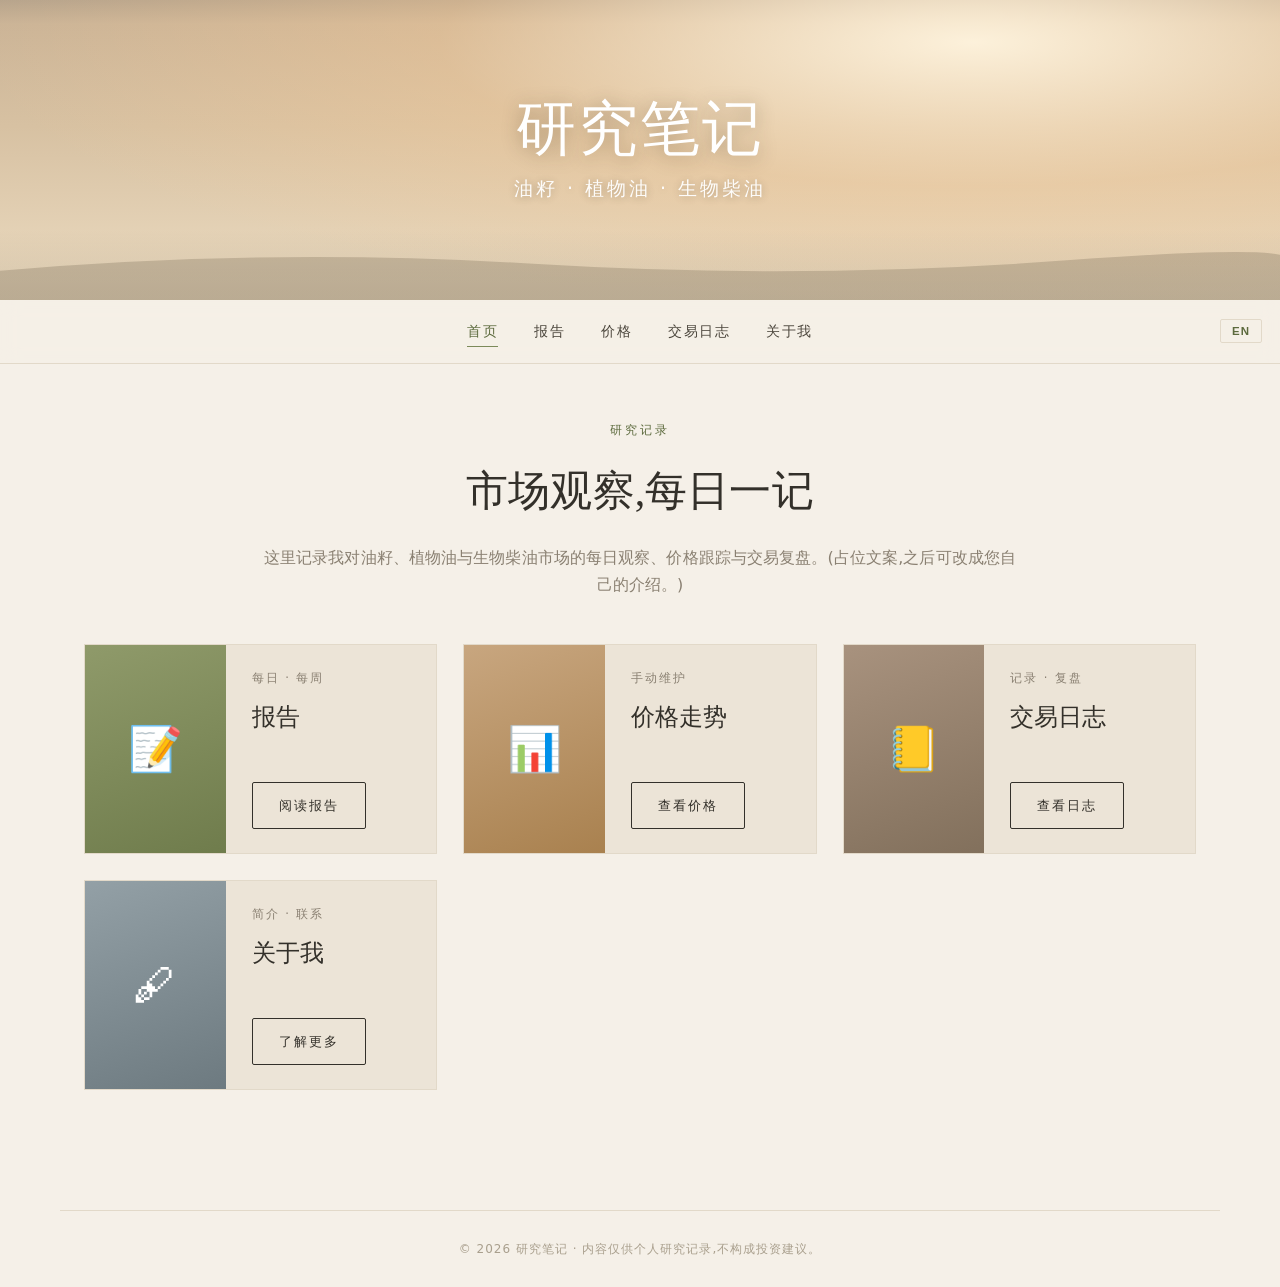
==== commit 43e0c821: "Add files via upload" ====
--- a/index.html
+++ b/index.html
@@ -10,64 +10,64 @@
 <body>
   <header class="masthead home">
     <div class="mh-inner">
-      <div class="mh-name">研究笔记</div>
-      <div class="mh-tag">油籽 · 植物油 · 生物柴油</div>
+      <div class="mh-name" data-i18n="site_name">研究笔记</div>
+      <div class="mh-tag" data-i18n="tagline">油籽 · 植物油 · 生物柴油</div>
     </div>
   </header>
   <nav class="sitenav">
-    <a href="index.html" class="active">首页</a>
-    <a href="reports.html">报告</a>
-    <a href="prices.html">价格</a>
-    <a href="trades.html">交易日志</a>
-    <a href="about.html">关于我</a>
+    <a href="index.html" class="active" data-i18n="nav_home">首页</a>
+    <a href="reports.html" data-i18n="nav_reports">报告</a>
+    <a href="prices.html" data-i18n="nav_prices">价格</a>
+    <a href="trades.html" data-i18n="nav_trades">交易日志</a>
+    <a href="about.html" data-i18n="nav_about">关于我</a>
+    <button id="langToggle" class="lang-toggle" aria-label="Switch language">EN</button>
   </nav>
 
   <main class="wrap">
     <div class="home-intro">
-      <div class="kicker">Research Notes</div>
-      <h1>市场观察,每日一记</h1>
-      <p>这里记录我对油籽、植物油与生物柴油市场的每日观察、价格跟踪与交易复盘。<br />(占位文案,之后可改成您自己的介绍。)</p>
+      <div class="kicker" data-i18n="home_kicker">研究记录</div>
+      <h1 data-i18n="home_h1">市场观察,每日一记</h1>
+      <p data-i18n="home_p">这里记录我对油籽、植物油与生物柴油市场的每日观察、价格跟踪与交易复盘。(占位文案,之后可改成您自己的介绍。)</p>
     </div>
 
     <div class="features">
       <a class="feature" href="reports.html">
         <div class="feature-media">📝</div>
         <div class="feature-body">
-          <div class="kicker">每日 · 每周</div>
-          <h3>报告</h3>
-          <span class="btn">阅读报告</span>
+          <div class="kicker" data-i18n="feat_reports_k">每日 · 每周</div>
+          <h3 data-i18n="feat_reports_h">报告</h3>
+          <span class="btn" data-i18n="feat_reports_b">阅读报告</span>
         </div>
       </a>
       <a class="feature" href="prices.html">
         <div class="feature-media">📊</div>
         <div class="feature-body">
-          <div class="kicker">手动维护</div>
-          <h3>价格走势</h3>
-          <span class="btn">查看价格</span>
+          <div class="kicker" data-i18n="feat_prices_k">手动维护</div>
+          <h3 data-i18n="feat_prices_h">价格走势</h3>
+          <span class="btn" data-i18n="feat_prices_b">查看价格</span>
         </div>
       </a>
       <a class="feature" href="trades.html">
         <div class="feature-media">📒</div>
         <div class="feature-body">
-          <div class="kicker">记录 · 复盘</div>
-          <h3>交易日志</h3>
-          <span class="btn">查看日志</span>
+          <div class="kicker" data-i18n="feat_trades_k">记录 · 复盘</div>
+          <h3 data-i18n="feat_trades_h">交易日志</h3>
+          <span class="btn" data-i18n="feat_trades_b">查看日志</span>
         </div>
       </a>
       <a class="feature" href="about.html">
         <div class="feature-media">🖋</div>
         <div class="feature-body">
-          <div class="kicker">简介 · 联系</div>
-          <h3>关于我</h3>
-          <span class="btn">了解更多</span>
+          <div class="kicker" data-i18n="feat_about_k">简介 · 联系</div>
+          <h3 data-i18n="feat_about_h">关于我</h3>
+          <span class="btn" data-i18n="feat_about_b">了解更多</span>
         </div>
       </a>
     </div>
   </main>
 
-  <footer class="foot">
-    © <span id="year"></span> 研究笔记 · 内容仅供个人研究记录,不构成投资建议。
-  </footer>
+  <footer class="foot">© <span id="year"></span> <span data-i18n="site_name">研究笔记</span> · <span data-i18n="foot">内容仅供个人研究记录,不构成投资建议。</span></footer>
+  <script src="assets/i18n.js"></script>
   <script>document.getElementById('year').textContent = new Date().getFullYear();</script>
 </body>
 </html>
--- a/assets/style.css
+++ b/assets/style.css
@@ -89,6 +89,13 @@
 .sitenav a:hover::after { transform: scaleX(1); }
 .sitenav a.active { color: var(--olive-ink); }
 .sitenav a.active::after { transform: scaleX(1); }
+.lang-toggle {
+  position: absolute; right: 18px; top: 50%; transform: translateY(-50%);
+  font-size: 11.5px; letter-spacing: 1px; font-weight: 600; color: var(--olive-ink);
+  background: transparent; border: 1px solid var(--line); border-radius: 2px;
+  padding: 5px 11px; cursor: pointer; transition: background .18s, color .18s, border-color .18s;
+}
+.lang-toggle:hover { background: var(--olive); color: #fff; border-color: var(--olive); }
 
 /* ---------- 通用容器 & 段首标题 ---------- */
 .wrap { max-width: var(--maxw); margin: 0 auto; padding: 56px 24px 80px; }
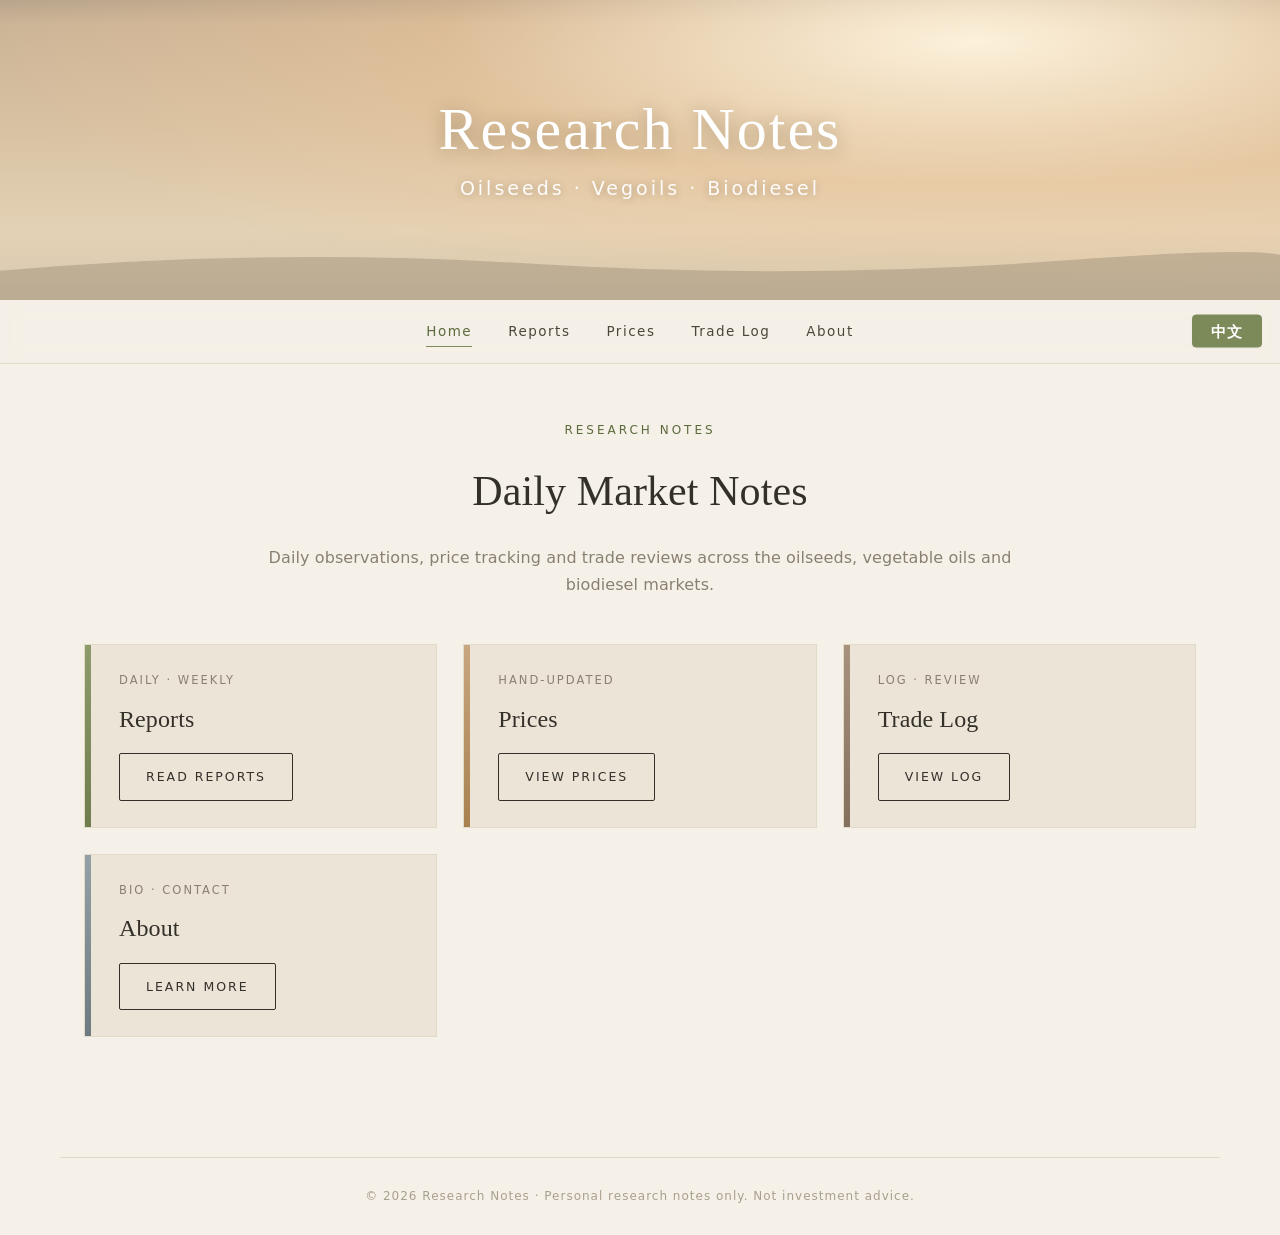
==== commit 72fa6d0e: "Add files via upload" ====
--- a/index.html
+++ b/index.html
@@ -7,7 +7,7 @@
   <link rel="icon" href="data:image/svg+xml,%3Csvg xmlns='http://www.w3.org/2000/svg' viewBox='0 0 100 100'%3E%3Ctext y='.9em' font-size='90'%3E%F0%9F%93%88%3C/text%3E%3C/svg%3E" />
   <link rel="stylesheet" href="assets/style.css" />
 </head>
-<body>
+<body data-i18n-title="title_home">
   <header class="masthead home">
     <div class="mh-inner">
       <div class="mh-name" data-i18n="site_name">研究笔记</div>
@@ -27,12 +27,12 @@
     <div class="home-intro">
       <div class="kicker" data-i18n="home_kicker">研究记录</div>
       <h1 data-i18n="home_h1">市场观察,每日一记</h1>
-      <p data-i18n="home_p">这里记录我对油籽、植物油与生物柴油市场的每日观察、价格跟踪与交易复盘。(占位文案,之后可改成您自己的介绍。)</p>
+      <p data-i18n="home_p">这里记录我对油籽、植物油与生物柴油市场的每日观察、价格跟踪与交易复盘。</p>
     </div>
 
     <div class="features">
       <a class="feature" href="reports.html">
-        <div class="feature-media">📝</div>
+        <div class="feature-media"></div>
         <div class="feature-body">
           <div class="kicker" data-i18n="feat_reports_k">每日 · 每周</div>
           <h3 data-i18n="feat_reports_h">报告</h3>
@@ -40,7 +40,7 @@
         </div>
       </a>
       <a class="feature" href="prices.html">
-        <div class="feature-media">📊</div>
+        <div class="feature-media"></div>
         <div class="feature-body">
           <div class="kicker" data-i18n="feat_prices_k">手动维护</div>
           <h3 data-i18n="feat_prices_h">价格走势</h3>
@@ -48,7 +48,7 @@
         </div>
       </a>
       <a class="feature" href="trades.html">
-        <div class="feature-media">📒</div>
+        <div class="feature-media"></div>
         <div class="feature-body">
           <div class="kicker" data-i18n="feat_trades_k">记录 · 复盘</div>
           <h3 data-i18n="feat_trades_h">交易日志</h3>
@@ -56,7 +56,7 @@
         </div>
       </a>
       <a class="feature" href="about.html">
-        <div class="feature-media">🖋</div>
+        <div class="feature-media"></div>
         <div class="feature-body">
           <div class="kicker" data-i18n="feat_about_k">简介 · 联系</div>
           <h3 data-i18n="feat_about_h">关于我</h3>
--- a/assets/style.css
+++ b/assets/style.css
@@ -91,11 +91,12 @@
 .sitenav a.active::after { transform: scaleX(1); }
 .lang-toggle {
   position: absolute; right: 18px; top: 50%; transform: translateY(-50%);
-  font-size: 11.5px; letter-spacing: 1px; font-weight: 600; color: var(--olive-ink);
-  background: transparent; border: 1px solid var(--line); border-radius: 2px;
-  padding: 5px 11px; cursor: pointer; transition: background .18s, color .18s, border-color .18s;
-}
-.lang-toggle:hover { background: var(--olive); color: #fff; border-color: var(--olive); }
+  font-size: 15px; letter-spacing: 1px; font-weight: 700; color: #fff;
+  background: var(--olive); border: 1px solid var(--olive); border-radius: 4px;
+  padding: 8px 18px; cursor: pointer; line-height: 1; min-width: 58px;
+  box-shadow: var(--shadow-sm); transition: background .18s, border-color .18s, transform .12s;
+}
+.lang-toggle:hover { background: var(--olive-ink); border-color: var(--olive-ink); transform: translateY(-50%) scale(1.05); }
 
 /* ---------- 通用容器 & 段首标题 ---------- */
 .wrap { max-width: var(--maxw); margin: 0 auto; padding: 56px 24px 80px; }
@@ -128,19 +129,19 @@
 
 .features { display: grid; gap: 26px; grid-template-columns: repeat(auto-fit, minmax(320px, 1fr)); }
 .feature {
-  display: flex; min-height: 210px; background: var(--panel-warm); border: 1px solid var(--line);
+  display: flex; min-height: 168px; background: var(--panel-warm); border: 1px solid var(--line);
   overflow: hidden; transition: box-shadow .2s, transform .2s;
 }
 .feature:hover { box-shadow: var(--shadow-md); transform: translateY(-3px); }
 .feature-media {
-  flex: 0 0 40%; display: grid; place-items: center; font-size: 44px; color: #fff;
-  background: linear-gradient(160deg, #b7a68b, #9a8a6e);
-}
-.feature:nth-child(1) .feature-media { background: linear-gradient(160deg, #8f9a6a, #6f7c4c); }
-.feature:nth-child(2) .feature-media { background: linear-gradient(160deg, #c8a67f, #a9814f); }
-.feature:nth-child(3) .feature-media { background: linear-gradient(160deg, #a8927e, #82705c); }
-.feature:nth-child(4) .feature-media { background: linear-gradient(160deg, #93a0a6, #6d7a80); }
-.feature-body { flex: 1; padding: 24px 26px; display: flex; flex-direction: column; align-items: flex-start; }
+  flex: 0 0 6px; align-self: stretch;
+  background: linear-gradient(180deg, #b7a68b, #9a8a6e);
+}
+.feature:nth-child(1) .feature-media { background: linear-gradient(180deg, #8f9a6a, #6f7c4c); }
+.feature:nth-child(2) .feature-media { background: linear-gradient(180deg, #c8a67f, #a9814f); }
+.feature:nth-child(3) .feature-media { background: linear-gradient(180deg, #a8927e, #82705c); }
+.feature:nth-child(4) .feature-media { background: linear-gradient(180deg, #93a0a6, #6d7a80); }
+.feature-body { flex: 1; padding: 26px 28px; display: flex; flex-direction: column; align-items: flex-start; }
 .feature-body .kicker {
   font-size: 11.5px; letter-spacing: 2px; text-transform: uppercase; color: var(--muted); margin-bottom: 8px;
 }
@@ -163,26 +164,44 @@
 .empty { color: var(--muted); padding: 60px 0; text-align: center; }
 
 /* ---------- 价格折线图卡片 ---------- */
+.price-disclaimer {
+  max-width: var(--readw); margin: 0 auto 22px; padding: 12px 18px;
+  background: var(--panel-warm-2); border-left: 3px solid var(--olive);
+  color: var(--ink-soft); font-size: 13.5px; line-height: 1.6; border-radius: 0 4px 4px 0;
+}
 .price-updated {
   display: inline-block; font-size: 12px; letter-spacing: 1.5px; text-transform: uppercase;
   color: var(--olive-ink); border: 1px solid var(--line); padding: 7px 16px; border-radius: 2px; margin-bottom: 30px;
 }
+.price-section {
+  font-family: var(--serif); font-weight: 400; font-size: 20px; color: var(--ink);
+  margin: 38px 0 16px; padding-bottom: 8px; border-bottom: 1px solid var(--line);
+  letter-spacing: .3px;
+}
+.price-section:first-of-type { margin-top: 8px; }
 .price-grid { display: grid; gap: 24px; grid-template-columns: repeat(auto-fill, minmax(340px, 1fr)); }
+.pc-legend { display: flex; flex-wrap: wrap; gap: 4px 14px; margin-top: 12px; }
+.pc-leg { font-size: 12px; color: var(--muted); display: inline-flex; align-items: center; gap: 5px; }
+.pc-leg i { width: 10px; height: 2px; border-radius: 1px; display: inline-block; }
+.pc-leg b { color: var(--ink); font-variant-numeric: tabular-nums; font-weight: 700; }
 .price-card {
   background: var(--panel); border: 1px solid var(--line); padding: 22px 24px 16px;
   transition: box-shadow .2s, transform .2s;
 }
 .price-card:hover { box-shadow: var(--shadow-md); transform: translateY(-3px); }
-.price-card .pc-head { display: flex; align-items: flex-start; justify-content: space-between; gap: 10px; }
-.price-card .pc-name { font-family: var(--serif); font-weight: 400; font-size: 19px; color: var(--ink); }
-.price-card .pc-unit { display: block; color: var(--muted); font-size: 11px; letter-spacing: 1px; text-transform: uppercase; margin-top: 6px; }
-.price-card .pc-val { font-size: 27px; font-weight: 600; font-variant-numeric: tabular-nums; letter-spacing: -.5px; line-height: 1.1; }
-.price-card .pc-chg { display: inline-block; font-size: 13px; font-weight: 700; font-variant-numeric: tabular-nums; margin-top: 6px; }
+.price-card .pc-top { display: flex; align-items: baseline; gap: 8px; }
+.price-card .pc-name { font-family: var(--serif); font-weight: 400; font-size: 18px; color: var(--ink); line-height: 1.25; }
+.price-card .pc-unit { color: var(--muted); font-size: 11px; letter-spacing: 1px; text-transform: uppercase; white-space: nowrap; }
+.price-card svg { width: 100%; height: 116px; display: block; margin-top: 12px; overflow: visible; }
+.price-card .pc-foot { display: flex; align-items: baseline; justify-content: space-between; gap: 10px; margin-top: 10px; }
+.price-card .pc-chg { font-size: 18px; font-weight: 800; font-variant-numeric: tabular-nums; letter-spacing: -.2px; }
 .price-card .pc-chg.up { color: var(--up); }
 .price-card .pc-chg.down { color: var(--down); }
-.price-card .pc-chg.flat { color: var(--muted); }
-.price-card .pc-date { color: var(--faint); font-size: 12px; margin-top: 6px; letter-spacing: .3px; }
-.price-card svg { width: 100%; height: 130px; display: block; margin-top: 14px; overflow: visible; }
+.price-card .pc-chg.flat { color: var(--muted); font-size: 14px; font-weight: 600; }
+.price-card .pc-date { color: var(--faint); font-size: 12px; letter-spacing: .3px; white-space: nowrap; }
+.price-card .pc-legend b.up { color: var(--up); }
+.price-card .pc-legend b.down { color: var(--down); }
+.price-card .pc-legend b.flat { color: var(--faint); }
 
 /* ---------- 文章正文 ---------- */
 .article { max-width: var(--readw); margin: 0 auto; }
@@ -236,8 +255,9 @@
   .masthead { height: 150px; } .masthead.home { height: 220px; }
   .wrap { padding: 40px 18px 56px; }
   .feature { flex-direction: column; }
-  .feature-media { flex-basis: 120px; width: 100%; font-size: 38px; }
-  .sitenav { gap: 0; padding: 10px 8px; }
-  .sitenav a { padding: 6px 11px; letter-spacing: 1px; font-size: 13px; }
+  .feature-media { flex-basis: 6px; width: 100%; }
+  .sitenav { gap: 0; padding: 10px 66px 10px 8px; }
+  .sitenav a { padding: 6px 9px; letter-spacing: .5px; font-size: 13px; }
+  .lang-toggle { right: 8px; font-size: 13px; padding: 6px 12px; min-width: 0; }
 }
 @media (prefers-reduced-motion: reduce) { * { transition: none !important; scroll-behavior: auto; } }
